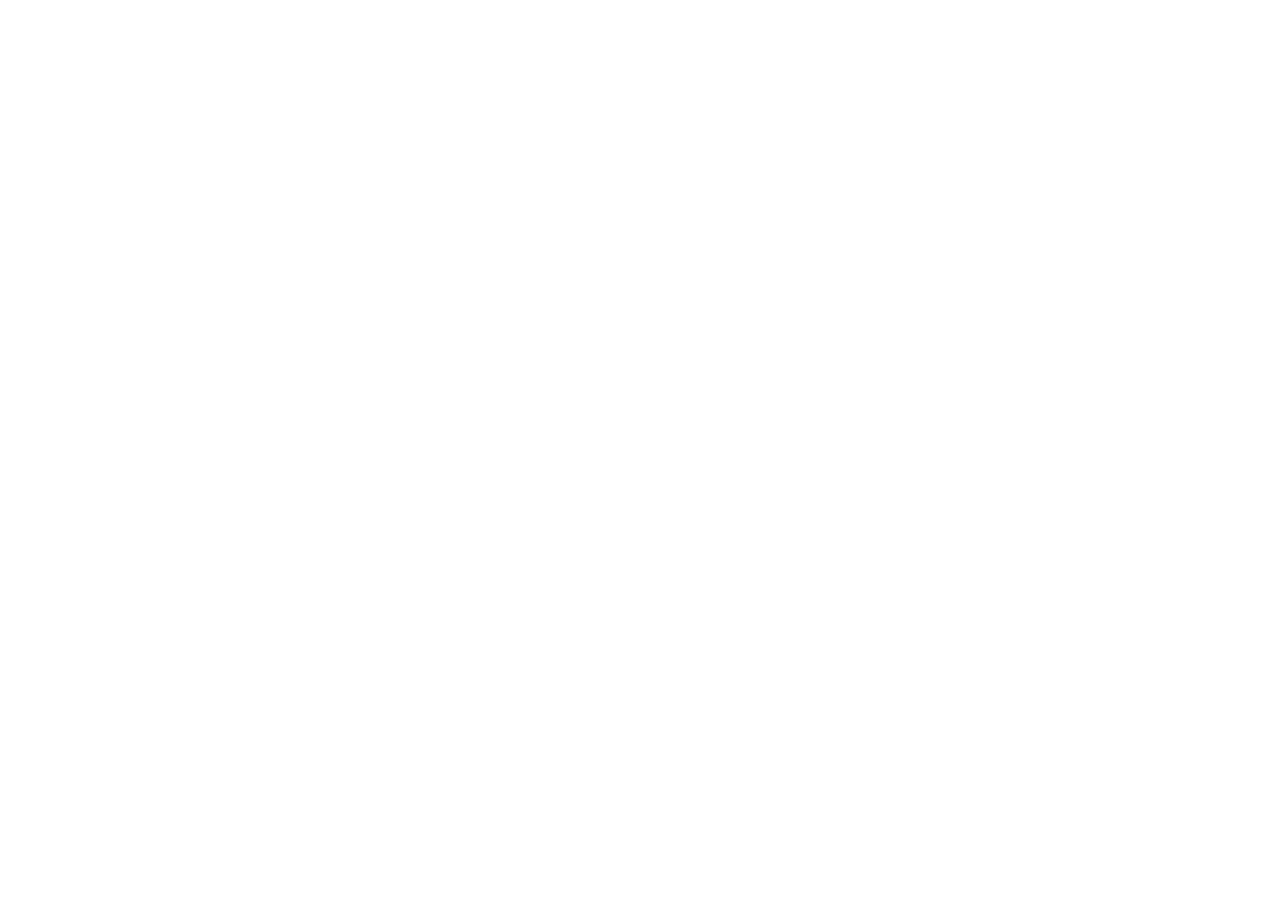
==== index.html @ 2e20b627 "Add files via upload" ====
<!DOCTYPE HTML>
<html>
  <head>
    <style>
      .body{
        display:flex;
        align-items:center;
        vertical-align:middle;
      }
      .amazon{
        height: 25px;
        width: 185px;
        background-color: rgb(10, 102, 194);
        border:none;
        color:white;
        border-radius: 12px;
        font-weight: bold;
        font-size: 12px;
        cursor:pointer;
        display:block;
        margin-bottom:20px;
      }
      <!-- .youtube{
        height: 30px;
        width: 115px;
        background-color: rgb(200, 0, 0);
        border: none;
        color: white;
        cursor: pointer;
        border-radius: 2px;
        margin-right: 5px;
      }-->
    </style>
  </head>
  <body>
    <!--<a href="https://uday1730.github.io/HTML-CSS-and-JAVASCRIPT/YouTube/YouTube.html" target="_blank" >
      <button class="youtube">
        Link to YouTube 
      </button>
    </a> -->
    <a class="amazon" href="https://uday1730.github.io/HTML-CSS-and-JAVASCRIPT/Amazon(Using%20JS)/amazon.html">
        Link to Amazon
    </a>
  </body>

  <script>
    document.querySelector('.amazon').click();
  </script>
</html>
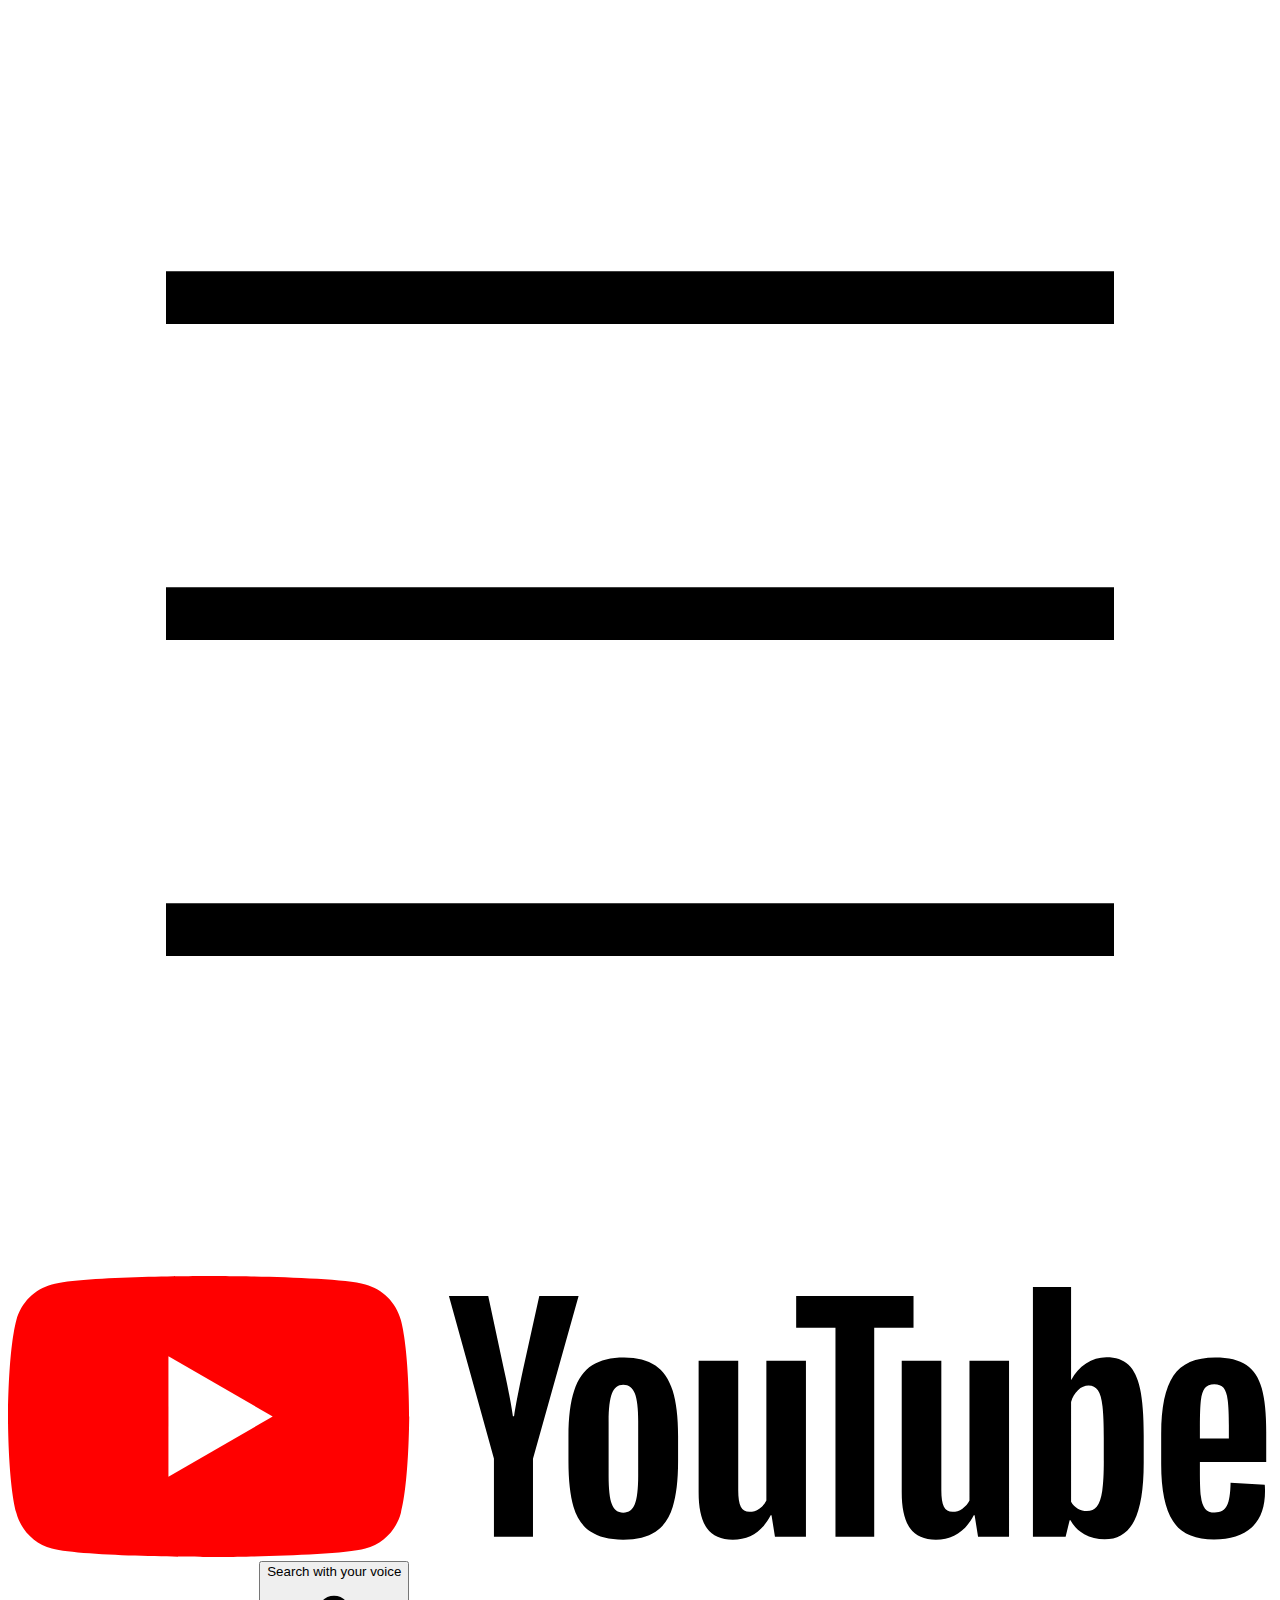
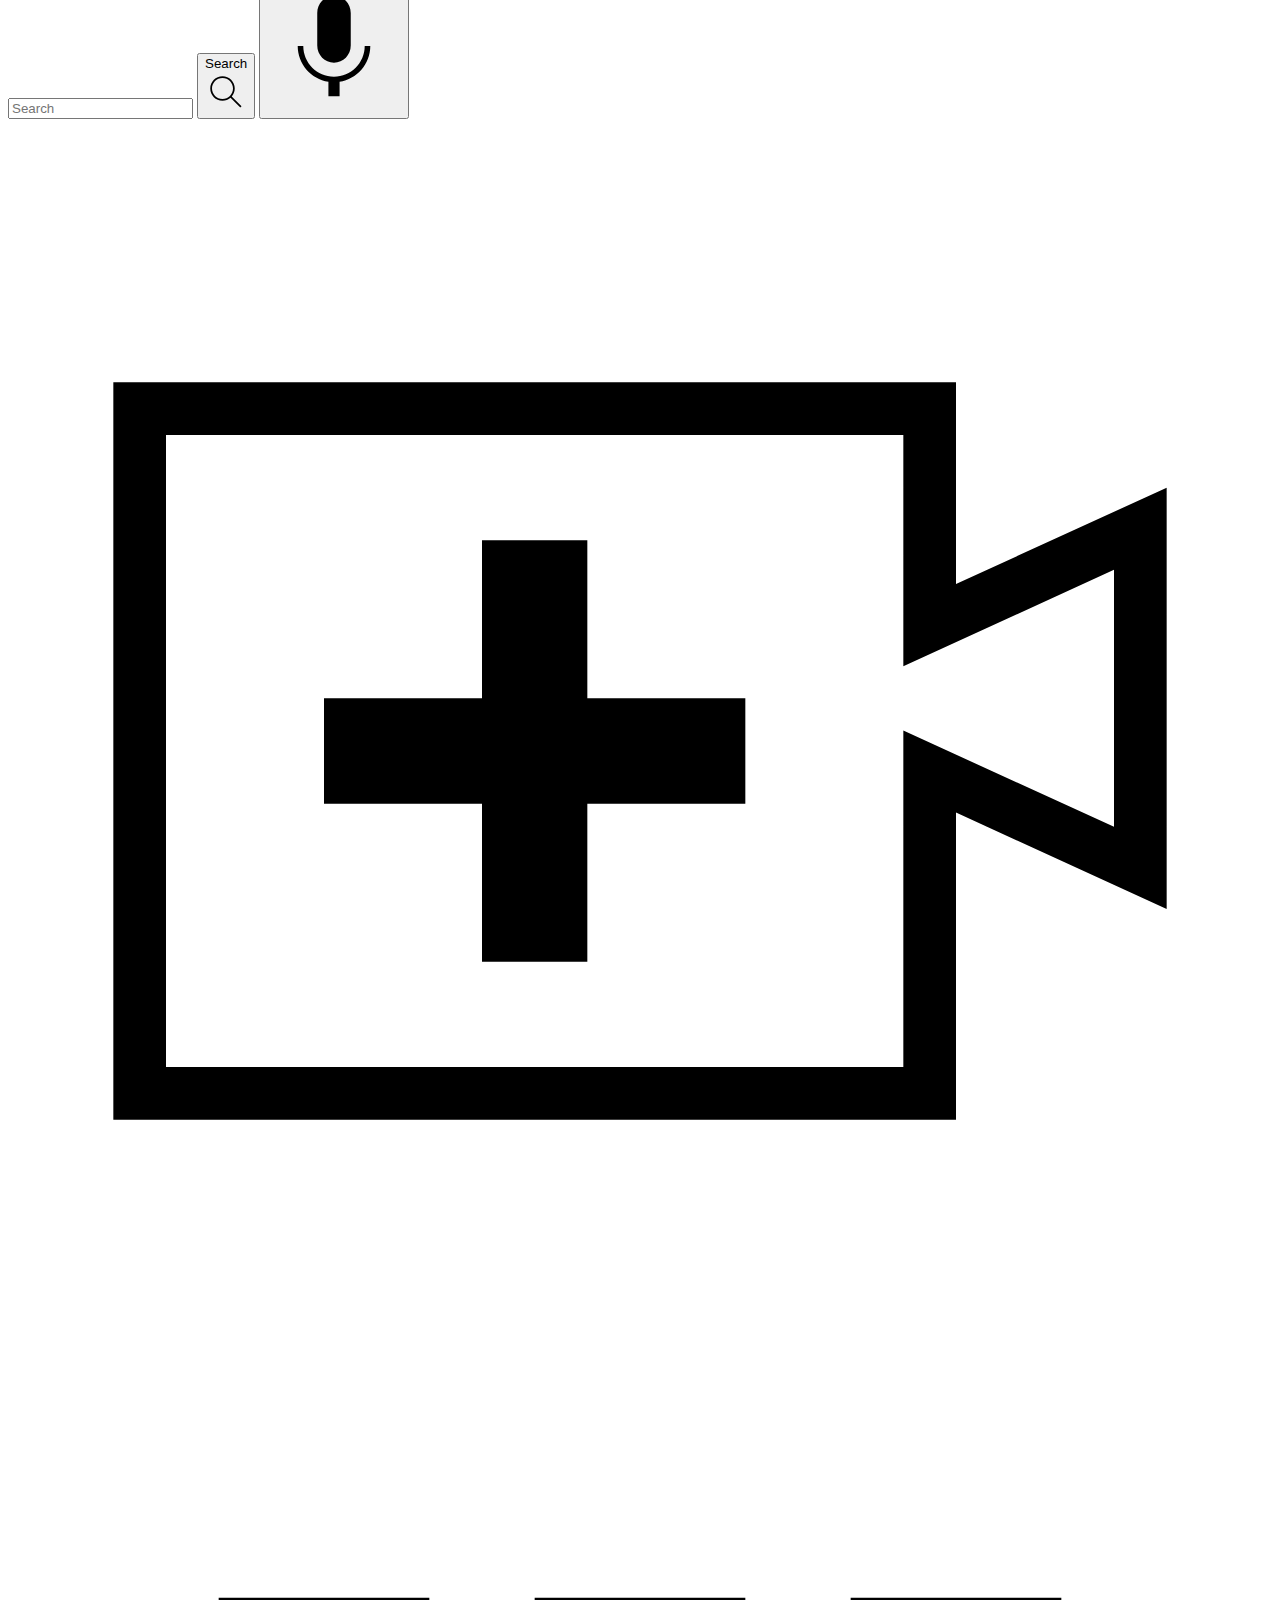
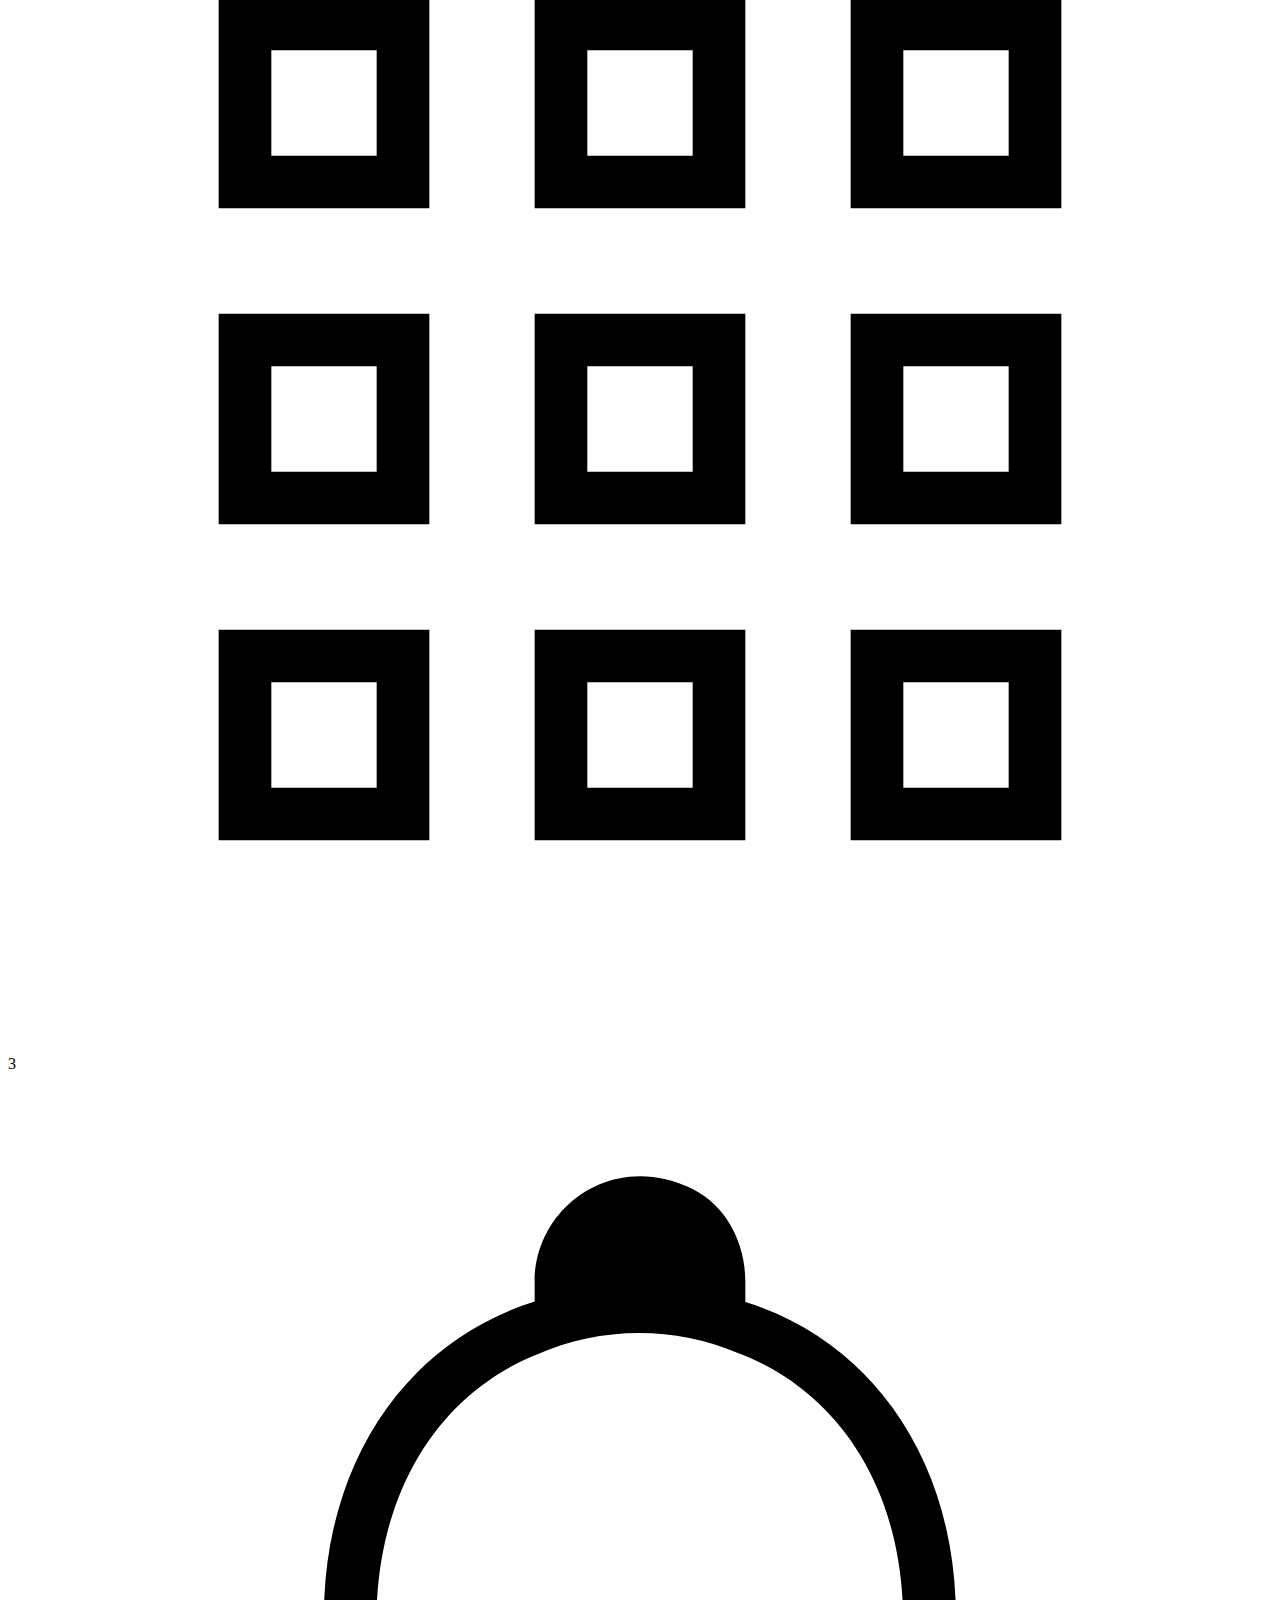
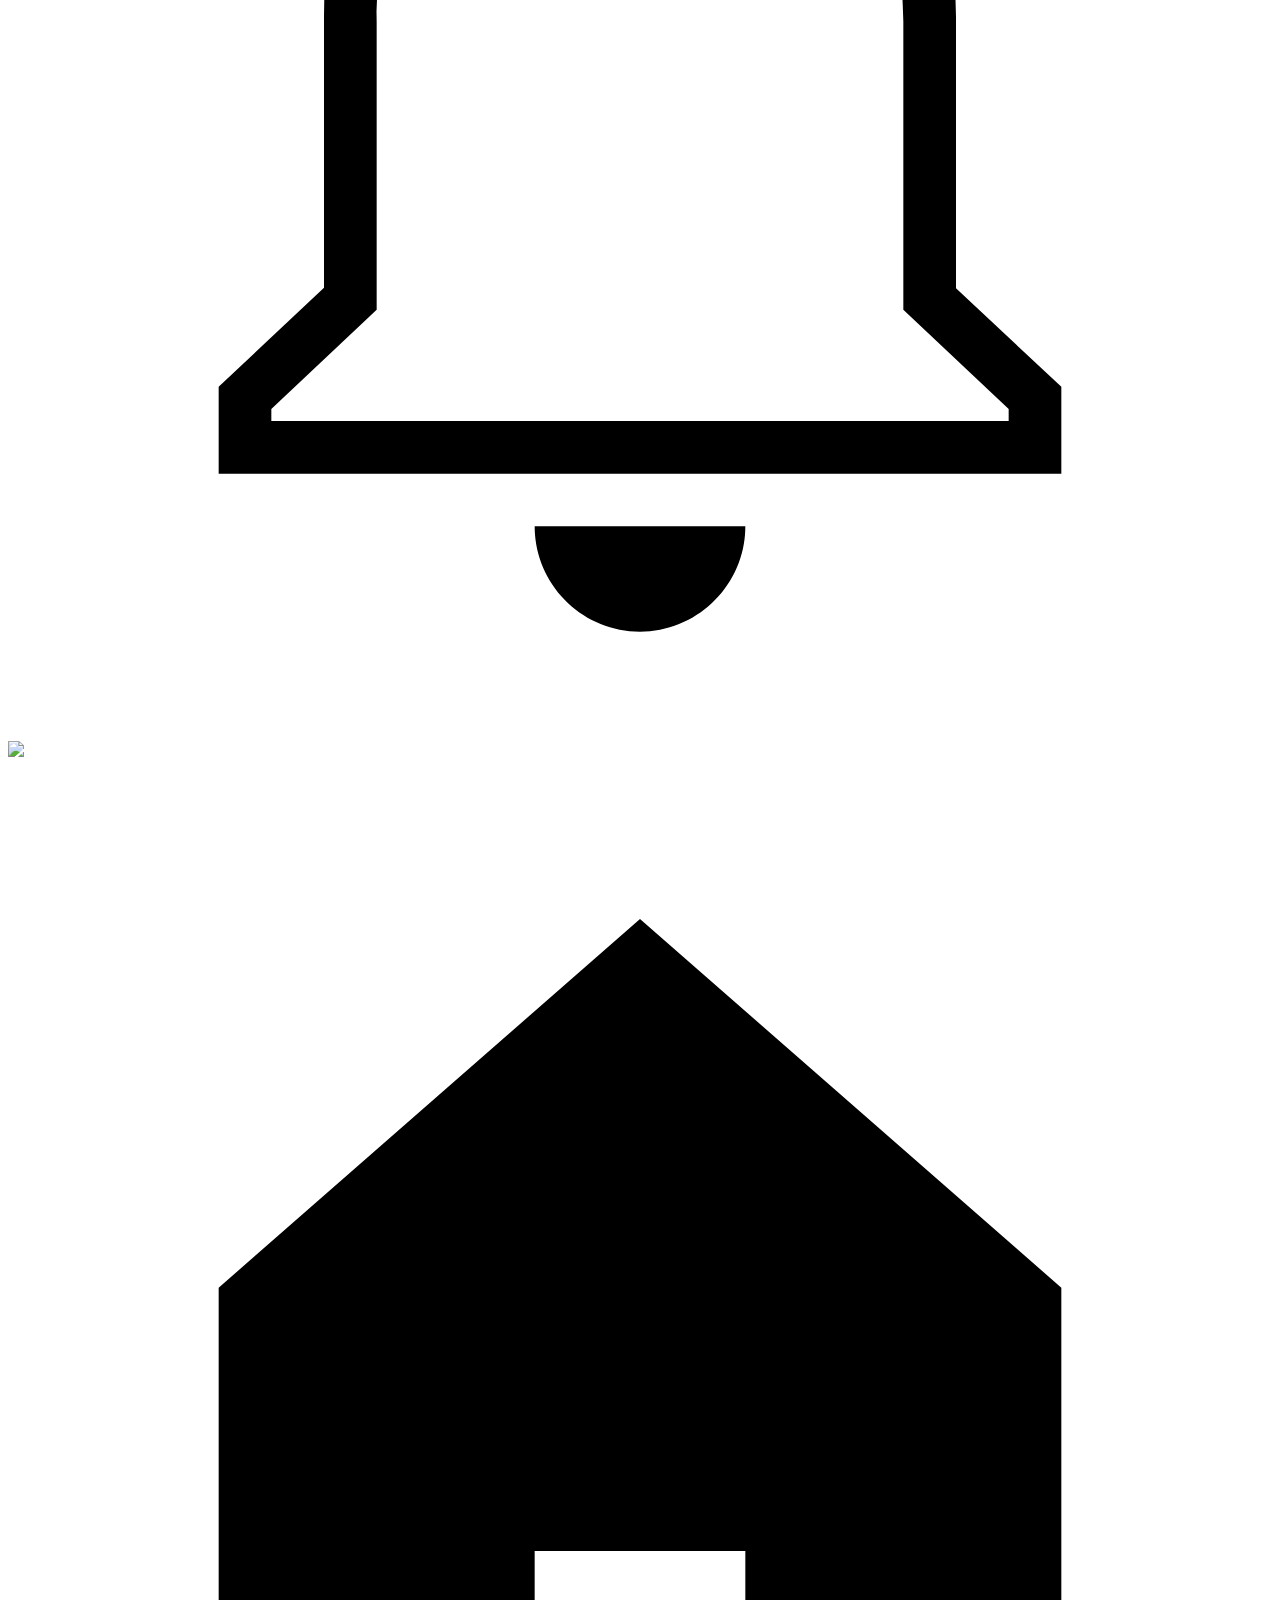
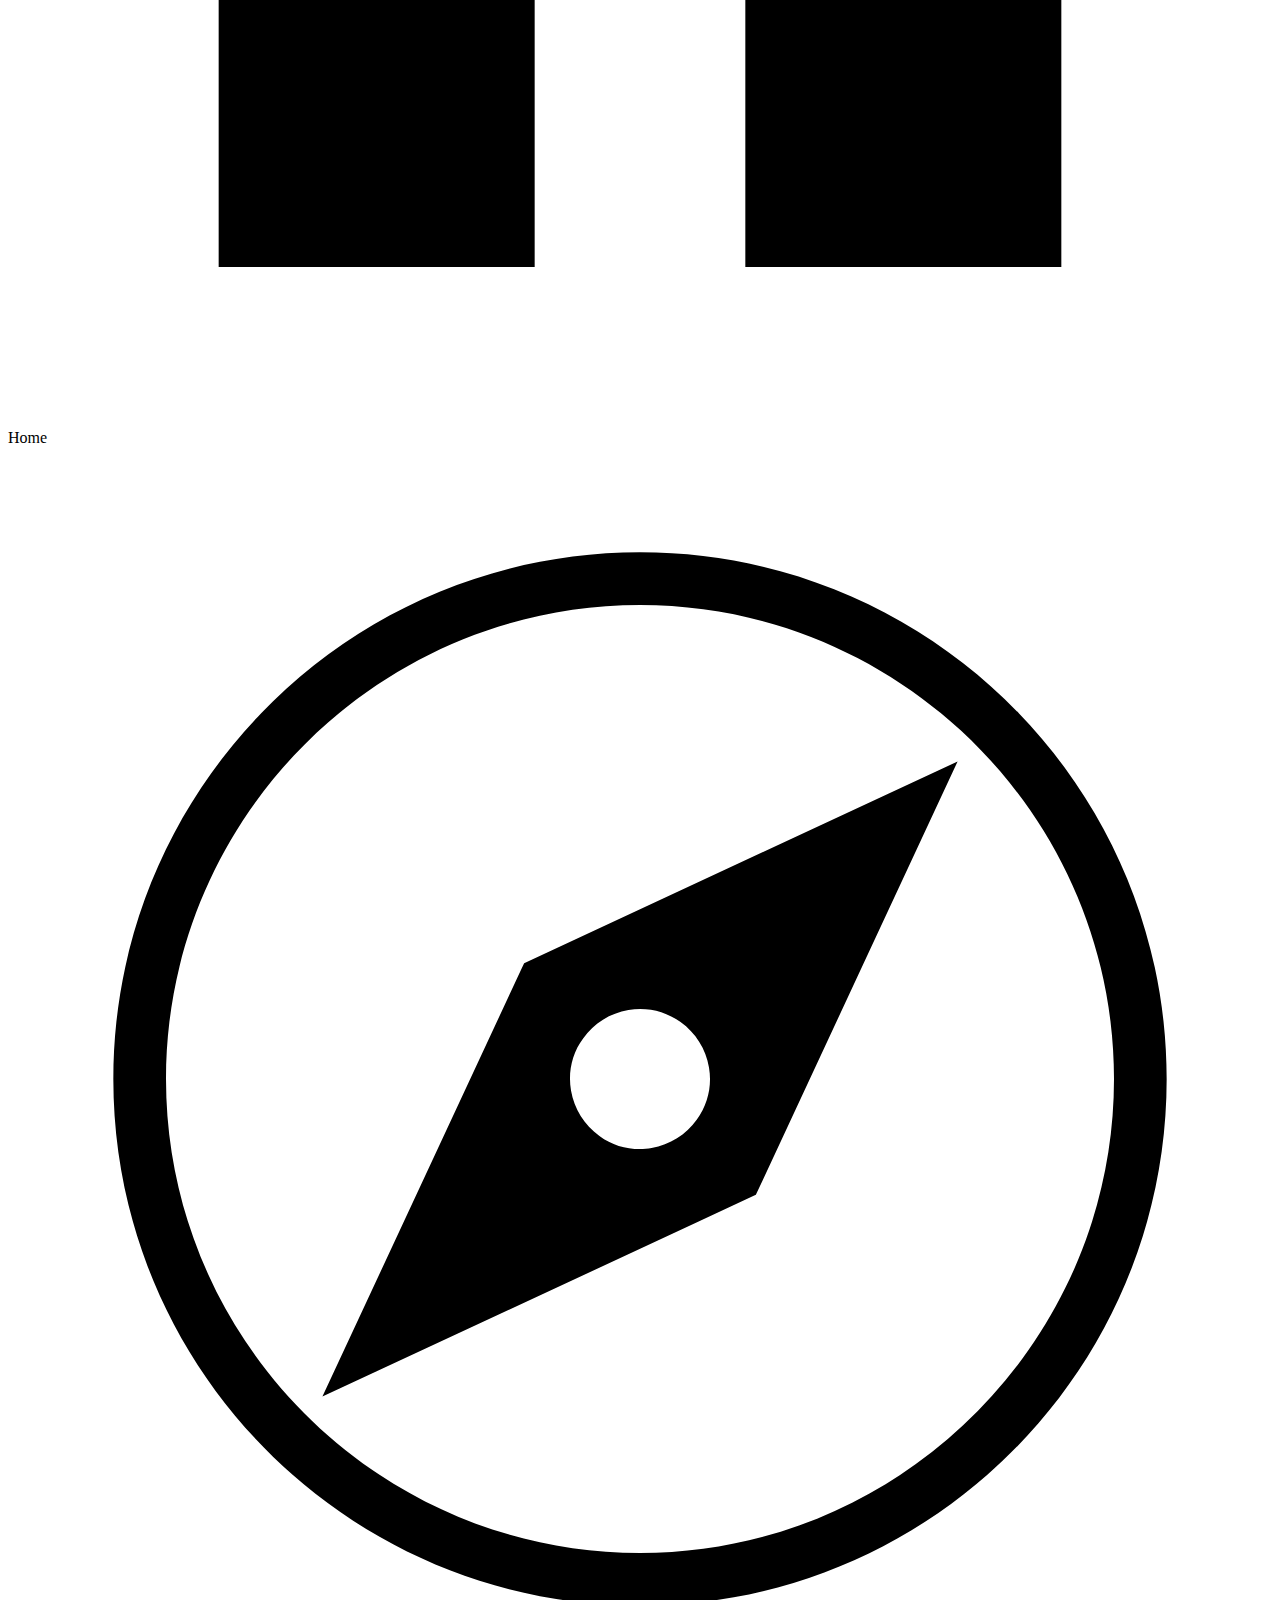
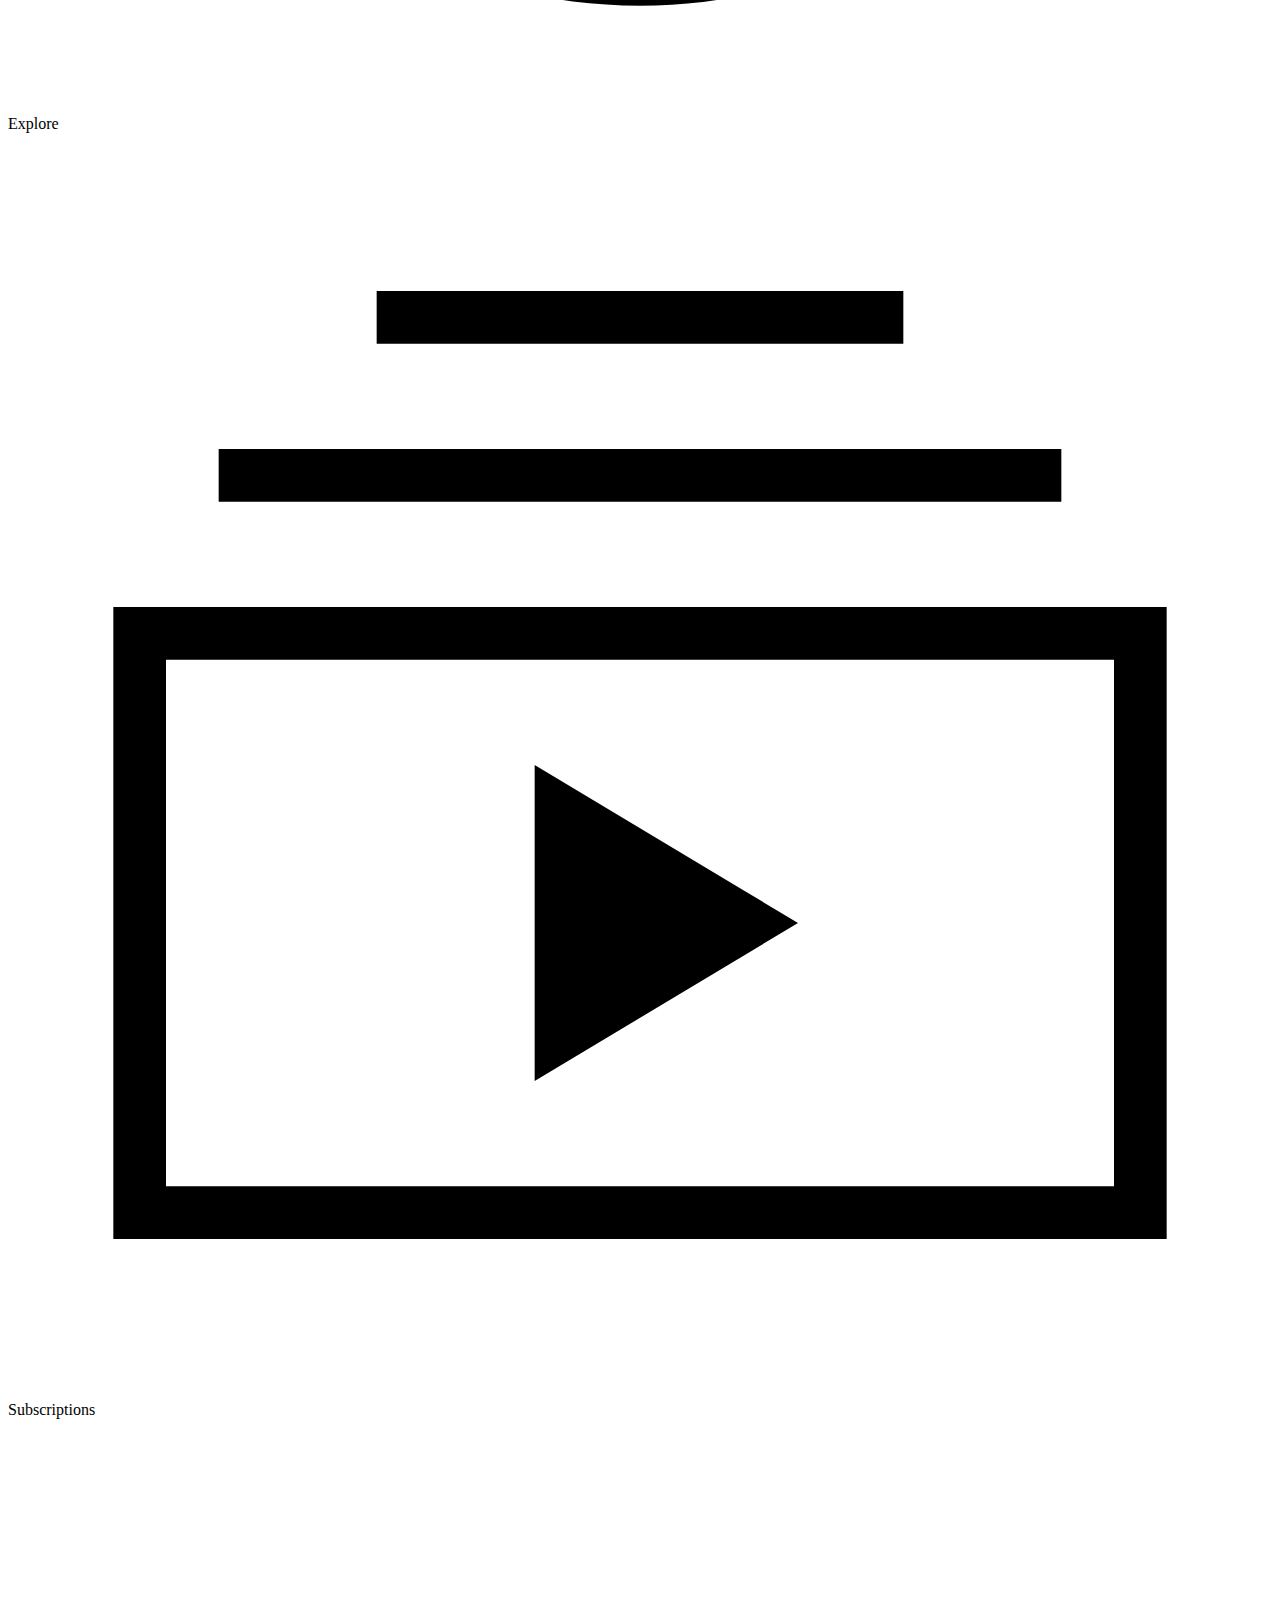
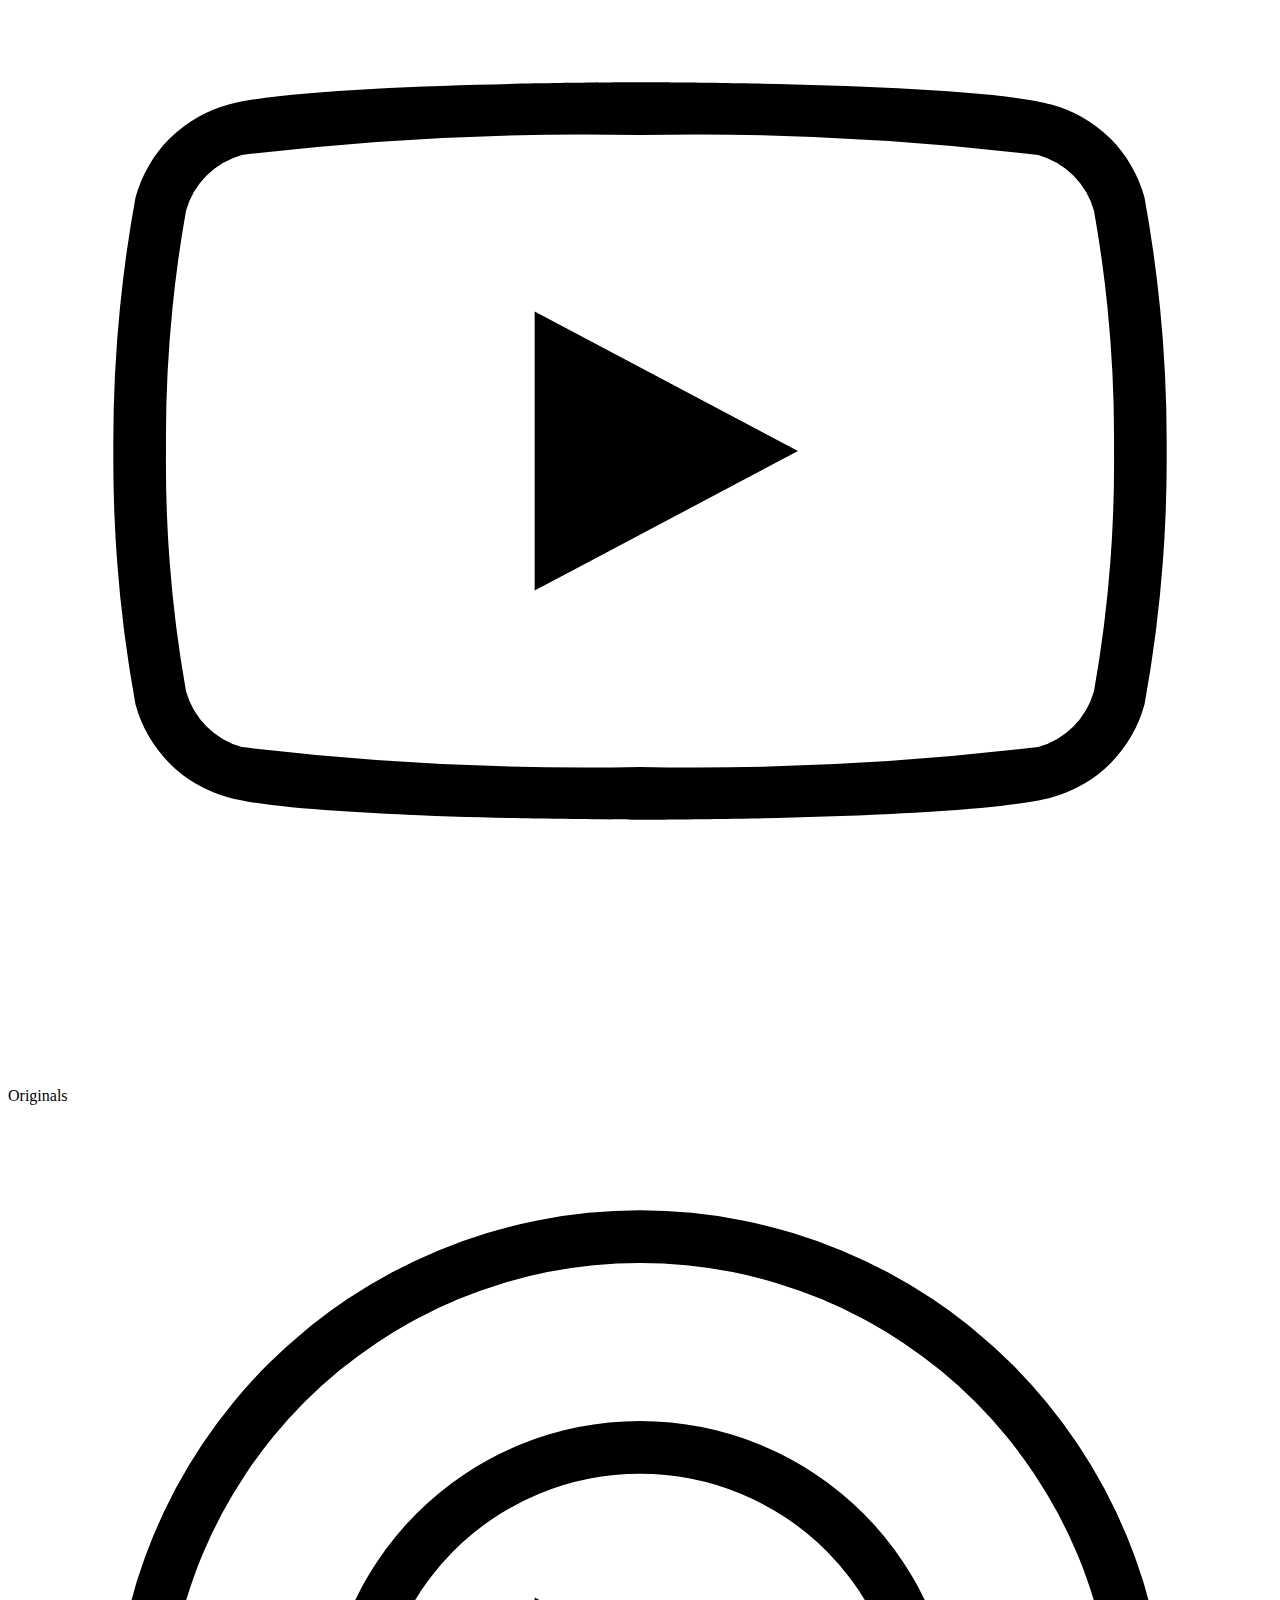
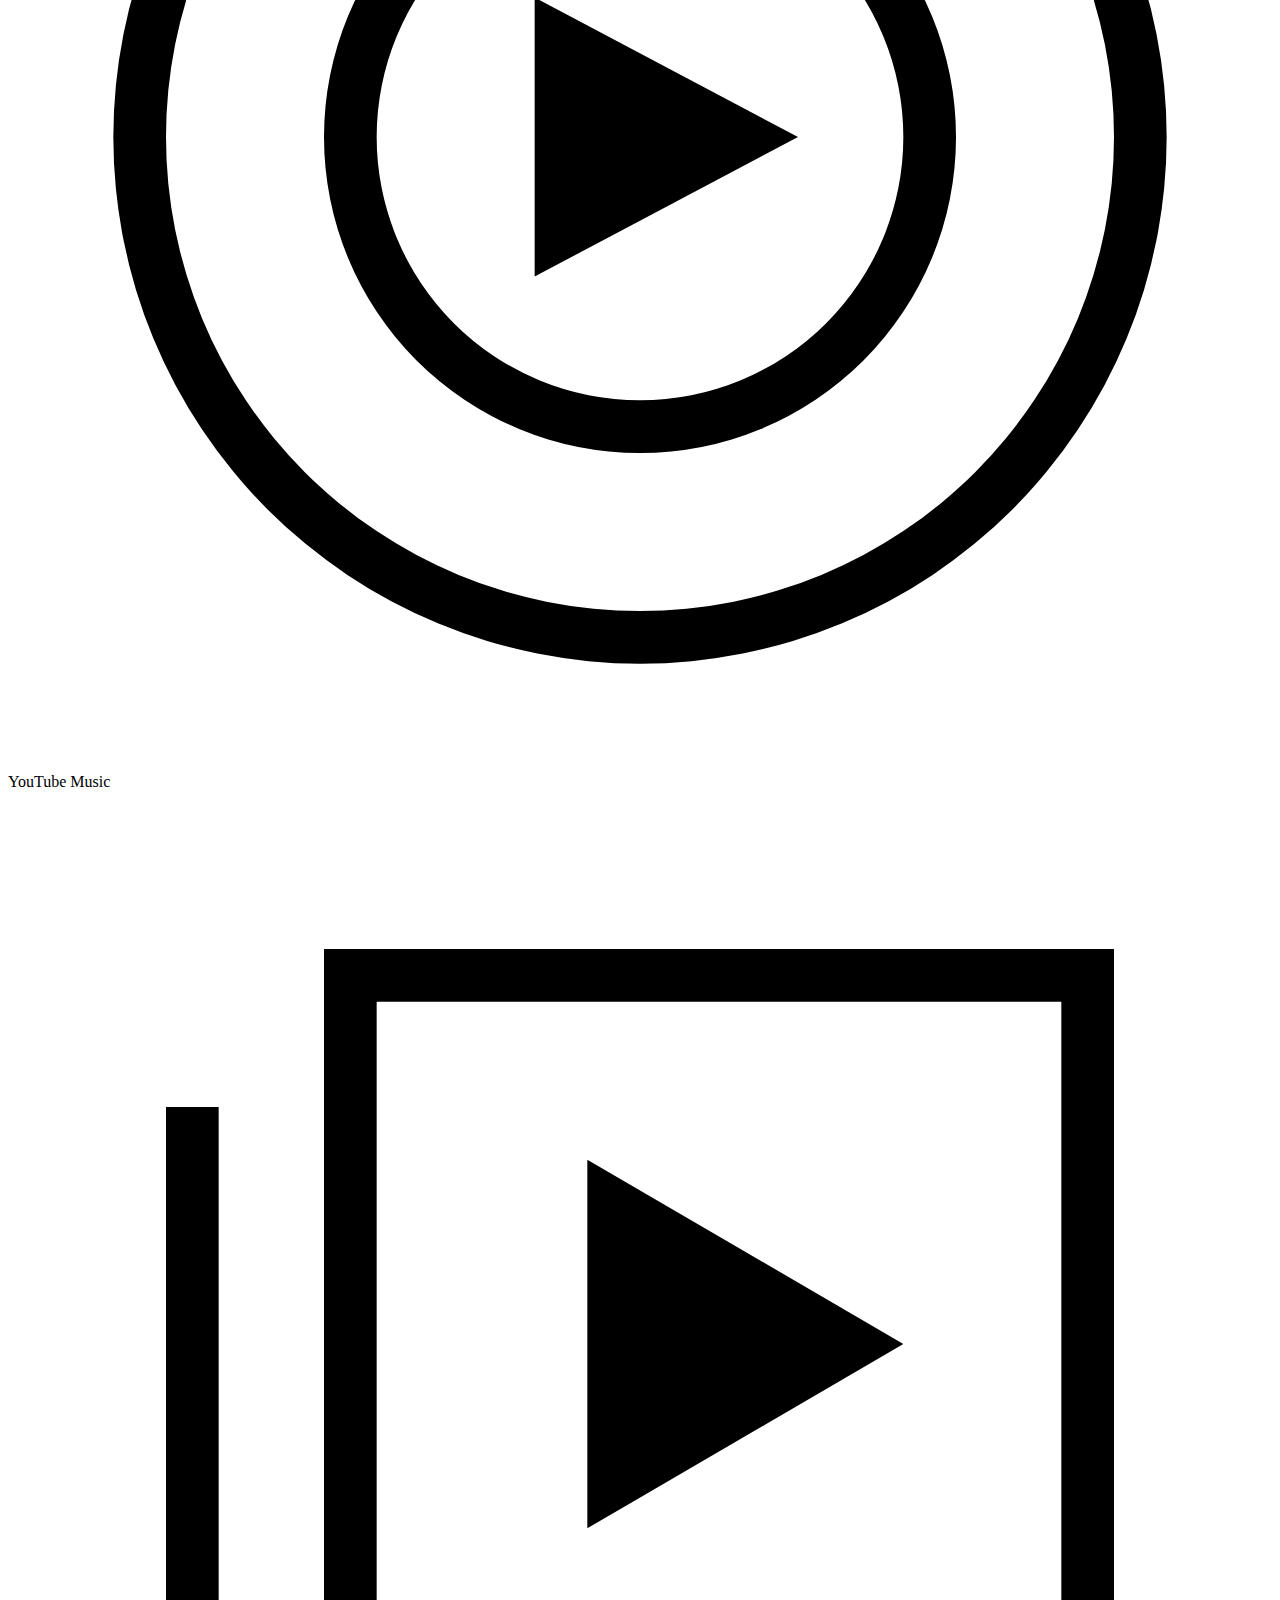
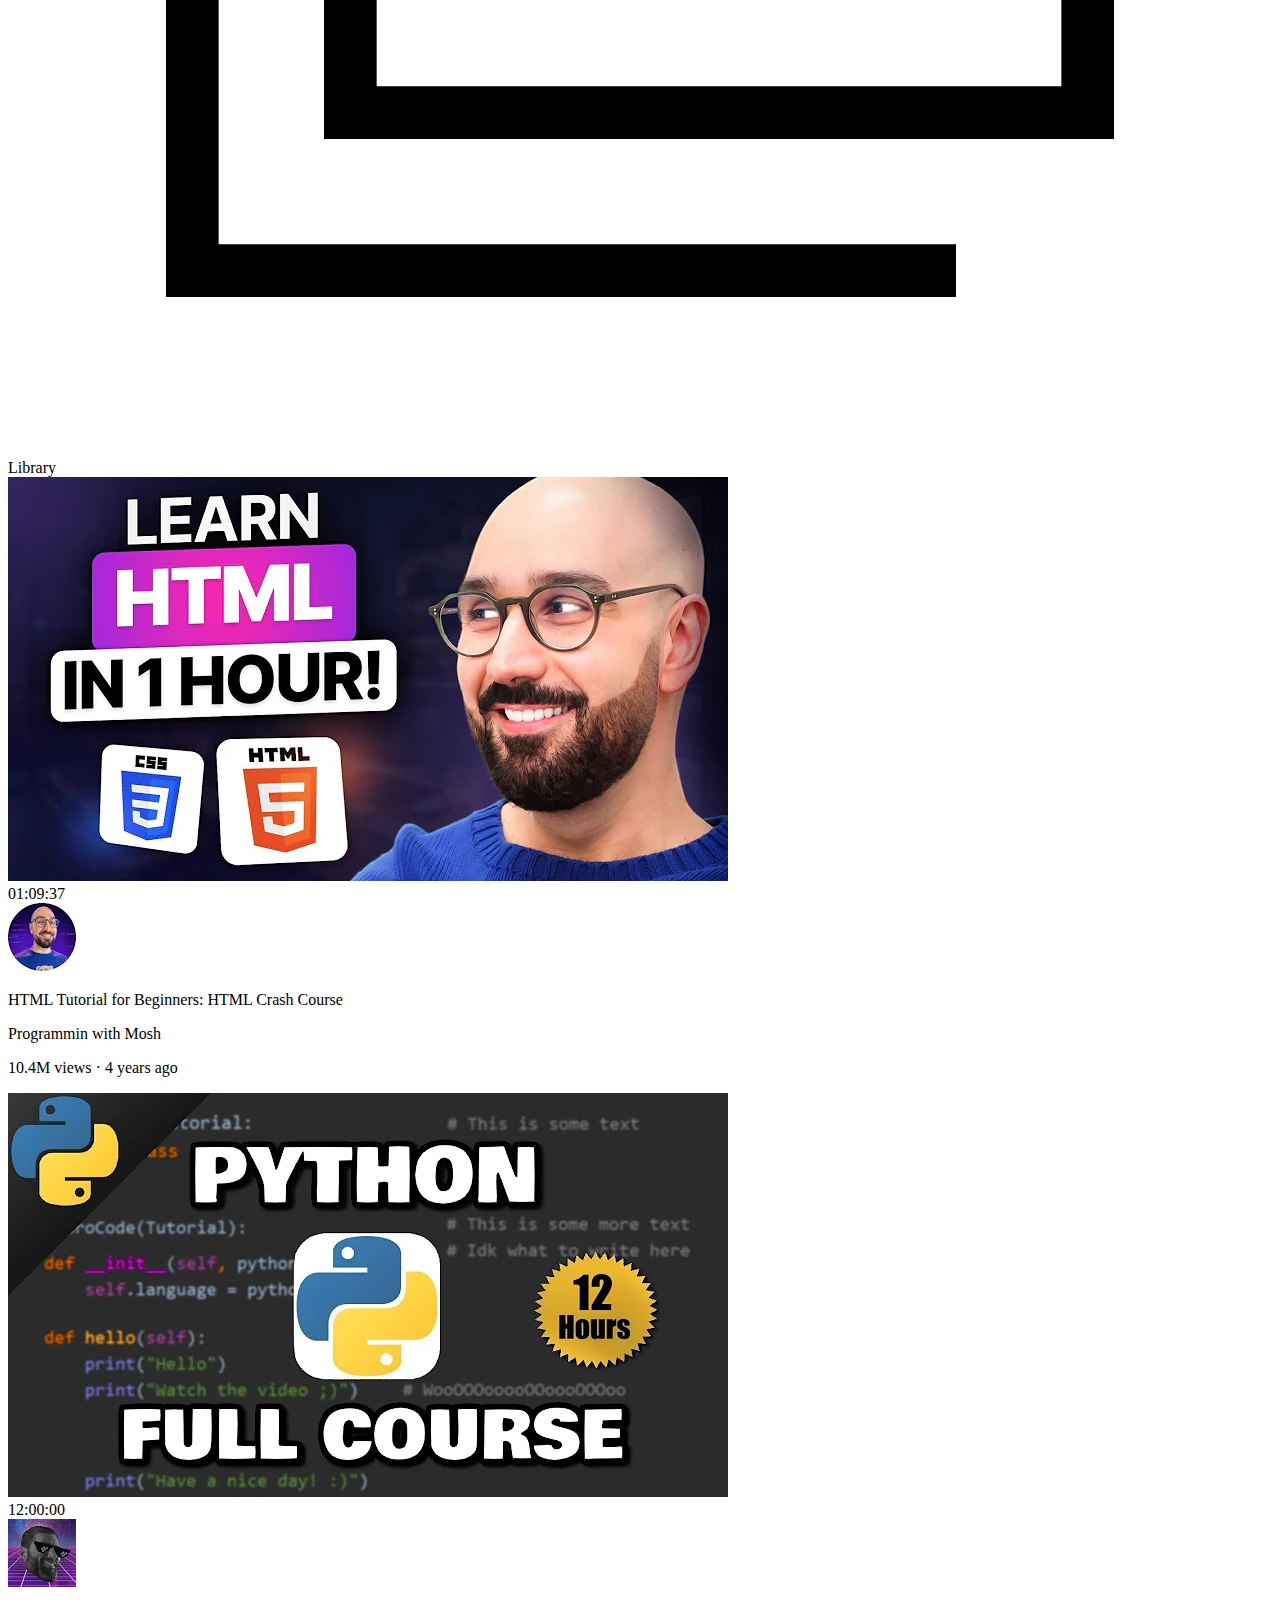
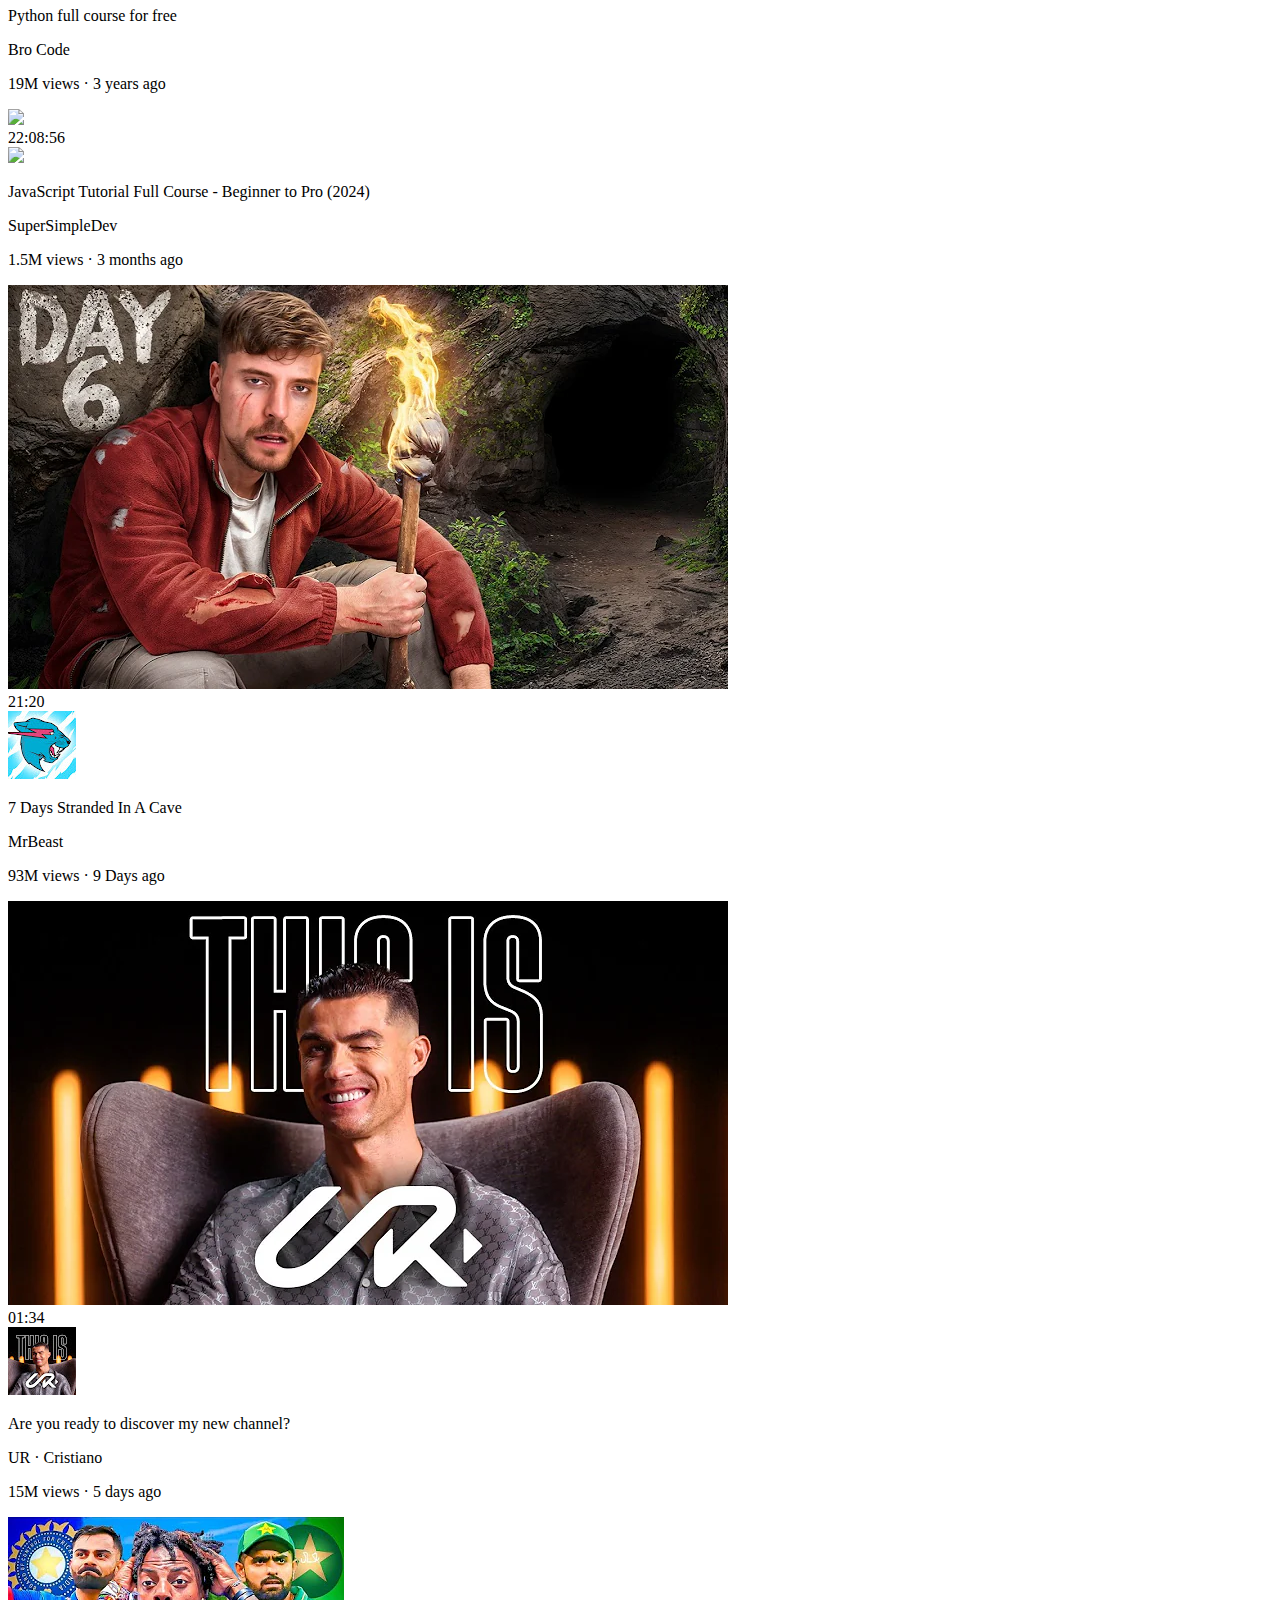
==== commit a1024264: "Create index.html" ====
--- a/index.html
+++ b/index.html
@@ -1,49 +1,322 @@
-<!DOCTYPE HTML>
+<!DOCTYPE html>
 <html>
   <head>
-    <style>
-      .body{
-        display:flex;
-        align-items:center;
-        vertical-align:middle;
-      }
-      .amazon{
-        height: 25px;
-        width: 185px;
-        background-color: rgb(10, 102, 194);
-        border:none;
-        color:white;
-        border-radius: 12px;
-        font-weight: bold;
-        font-size: 12px;
-        cursor:pointer;
-        display:block;
-        margin-bottom:20px;
-      }
-      <!-- .youtube{
-        height: 30px;
-        width: 115px;
-        background-color: rgb(200, 0, 0);
-        border: none;
-        color: white;
-        cursor: pointer;
-        border-radius: 2px;
-        margin-right: 5px;
-      }-->
-    </style>
+  <title>YouTube.com</title>
+    <link rel="preconnect" href="https://fonts.googleapis.com">
+    <link rel="preconnect" href="https://fonts.gstatic.com" crossorigin>
+    <link href="https://fonts.googleapis.com/css2?family=Roboto:ital,wght@0,100;0,300;0,400;0,500;0,700;0,900;1,100;1,300;1,400;1,500;1,700;1,900&display=swap" rel="stylesheet">
+    <link rel="stylesheet" href="header.css">
+    <link rel="stylesheet" href="general.css">
+    <link rel="stylesheet" href="sidebar.css">
   </head>
-  <body>
-    <!--<a href="https://uday1730.github.io/HTML-CSS-and-JAVASCRIPT/YouTube/YouTube.html" target="_blank" >
-      <button class="youtube">
-        Link to YouTube 
-      </button>
-    </a> -->
-    <a class="amazon" href="https://uday1730.github.io/HTML-CSS-and-JAVASCRIPT/Amazon(Using%20JS)/amazon.html">
-        Link to Amazon
-    </a>
+  <body >
+    <div class="header">
+      <div class="left-header" >
+        <img class="hamburger-menu" src="YouTube/Icons/hamburger-menu.svg">
+        <img class="youtube-logo" src="YouTube/Icons/youtube-logo.svg">
+      </div>
+      <div class="middle-header">
+        <input class="searchbox" type="text" placeholder="Search">
+        <button class="search-button">
+          <div class="toolkit">Search</div>
+          <img class="search" src="YouTube/Icons/search.svg">
+        </button>
+        <button class="voice-button">
+          <div class="toolkit">Search with your voice</div>
+          <img class="voice-icon" src="YouTube/Icons/voice-search-icon.svg">
+        </button>
+      </div>
+      <div class="right-header">
+        <img class="create" src="YouTube/Icons/upload.svg">
+        <img class="apps" src="YouTube/Icons/youtube-apps.svg">
+        <div class="notification-block">
+          <div class="notification-num">
+            3
+          </div>
+          <img class="notifications" src="YouTube/Icons/notifications.svg">
+        </div>
+        <img class="my-profile" src="YouTube/profiles/MAIN.png">
+      </div>
+    </div>
+    
+    <div class="sidebar">
+      <div class="sidebar-block">
+        <div class="name"><img class="sidebaricon" src="YouTube/Icons/home.svg"></div>
+        <div class="sidebar-name">Home</div>
+      </div>
+      <div class="sidebar-block">
+        <div class="name"><img class="sidebaricon" src="YouTube/Icons/explore.svg"></div>
+        <div class="sidebar-name">Explore</div>
+      </div>
+      <div class="sidebar-block">
+        <div class="name"><img class="sidebaricon" src="YouTube/Icons/subscriptions.svg"></div>
+        <div class="sidebar-name">Subscriptions</div>
+      </div>
+      <div class="sidebar-block">
+        <div class="name"><img class="sidebaricon" src="YouTube/Icons/originals.svg"></div>
+        <div class="sidebar-name">Originals</div>
+      </div>
+      <div class="sidebar-block">
+        <div class="name"><img class="sidebaricon" src="YouTube/Icons/youtube-music.svg"></div>
+        <div class="sidebar-name">YouTube Music</div>
+      </div><div class="sidebar-block">
+        <div class="name"><img class="sidebaricon" src="YouTube/Icons/library.svg"></div>
+        <div class="sidebar-name">Library</div>
+      </div>
+    </div>
+
+    <div class="video-grid">
+      
+      <div class="video-block" >
+        <a href="https://www.youtube.com/watch?v=qz0aGYrrlhU&t=1114s" target= "_blank"  style="color: black;text-decoration: none;cursor: auto;">
+          <div class="thumbnail-row">
+            <img class="thumbnail"src="YouTube/thumbnails/thumbnail-1.webp">
+            <div class="timestamp">
+              01:09:37
+            </div>
+          </div>
+          <div class="matter-row">
+            <div class="channel-profile">
+              <img class="profile-photo" src="YouTube/profiles/channel-1.jpg">
+            </div>
+            <div class="channel-stats">
+              <p class="video-title">
+                HTML Tutorial for Beginners: HTML Crash Course
+              </p>
+              <p class="video-author">
+                Programmin with Mosh
+              </p>
+              <p class="video-stats">
+                10.4M views · 4 years ago
+              </p>
+            </div>
+          </div>
+        </a>
+      </div>
+  
+      <div class="video-block">
+        <a href="https://www.youtube.com/watch?v=qz0aGYrrlhU&t=1114s" target= "_blank"  style="color: black;text-decoration: none;cursor: auto;">
+          <div class="thumbnail-row">
+            <img class="thumbnail"src="YouTube/thumbnails/thumbnail-2.webp">
+            <div class="timestamp">
+              12:00:00
+            </div>
+          </div>
+          <div class="matter-row">
+            <div class="channel-profile">
+              <img class="profile-photo" src="YouTube/profiles/channel-2.jpg">
+            </div>
+            <div class="channel-stats">
+              <p class="video-title">
+                Python full course for free
+              </p>
+              <p class="video-author">
+                Bro Code
+              </p>
+              <p class="video-stats">
+                19M views 	&middot; 3 years ago
+              </p>
+            </div>
+          </div>
+        </a>
+      </div>
+
+
+
+      <div class="video-block">
+        <a href="https://www.youtube.com/watch?v=EerdGm-ehJQ&t=79412s&pp=ygUKamF2YXNjcmlwdA%3D%3D" target= "_blank"  style="color: black;text-decoration: none;cursor: auto;">
+          <div class="thumbnail-row">
+            <img class="thumbnail"src="YouTube/YouTube/thumbnails/thumbnail-3.webp">
+            <div class="timestamp">
+              22:08:56
+            </div>
+          </div>
+          <div class="matter-row">
+            <div class="channel-profile">
+              <img class="profile-photo" src="YouTube/YouTube/profiles/channel-3.jpg">
+            </div>
+            <div class="channel-stats">
+              <p class="video-title">
+                JavaScript Tutorial Full Course - Beginner to Pro (2024)
+              </p>
+              <p class="video-author">
+                SuperSimpleDev
+              </p>
+              <p class="video-stats">
+                1.5M views · 3 months ago
+              </p>
+            </div>
+          </div>
+        </a>
+      </div>
+
+
+      <div class="video-block">
+        <a href="https://www.youtube.com/watch?v=ndAQfTzlVjc" target= "_blank"  style="color: black;text-decoration: none;cursor: auto;">
+          <div class="thumbnail-row">
+            <img class="thumbnail"src="YouTube/thumbnails/thumbnail-4.webp">
+            <div class="timestamp">
+              21:20
+            </div>
+          </div>
+          <div class="matter-row">
+            <div class="channel-profile">
+              <img class="profile-photo" src="YouTube/profiles/channel-4.jpg">
+            </div>
+            <div class="channel-stats">
+              <p class="video-title">
+                7 Days Stranded In A Cave
+              </p>
+              <p class="video-author">
+                MrBeast
+              </p>
+              <p class="video-stats">
+                93M views 	&middot; 9 Days ago
+              </p>
+            </div>
+          </div>
+        </a>
+      </div>
+
+
+      <div class="video-block">
+        <a href="https://www.youtube.com/watch?v=35S7zTBFRhQ" target= "_blank"  style="color: black;text-decoration: none;cursor: auto;">
+          <div class="thumbnail-row">
+            <img class="thumbnail"src="YouTube/thumbnails/thumbnail-5.webp">
+            <div class="timestamp">
+              01:34
+            </div>
+          </div>
+          <div class="matter-row">
+            <div class="channel-profile">
+              <img class="profile-photo" src="YouTube/profiles/channel-5.jpg">
+  
+            </div>
+            <div class="channel-stats">
+              <p class="video-title">
+                Are you ready to discover my new channel?
+              </p>
+              <p class="video-author">
+                UR · Cristiano
+              </p>
+              <p class="video-stats">
+                15M views · 5 days ago
+              </p>
+            </div>
+          </div>
+        </a>
+      </div>
+
+
+      <div class="video-block">
+        <a href="https://www.youtube.com/watch?v=cWrjp78QebE" target= "_blank"  style="color: black;text-decoration: none;cursor: auto;">
+          <div class="thumbnail-row">
+            <img class="thumbnail"src="YouTube/thumbnails/thumbnail-6.webp">
+            <div class="timestamp">
+              05:36
+            </div>
+          </div>
+          <div class="matter-row">
+            <div class="channel-profile">
+              <img class="profile-photo" src="YouTube/profiles/channel-6.jpg">
+            </div>
+            <div class="channel-stats">
+              <p class="video-title">
+                SPEED India VS Pakistan Cricket Match!
+              </p>
+              <p class="video-author">
+                IShowSpeed
+              </p>
+              <p class="video-stats">
+                2.1M views 	&middot; 2 months ago
+              </p>
+            </div>
+          </div>
+        </a>
+      </div> 
+
+      <div class="video-block">
+        <a href="https://www.youtube.com/watch?v=n94DZVM-S30" target= "_blank"  style="color: black;text-decoration: none;cursor: auto;">
+          <div class="thumbnail-row">
+            <img class="thumbnail"src="YouTube/thumbnails/thumbnail-7.webp">
+            <div class="timestamp">
+              00:35
+            </div>
+          </div>
+          <div class="matter-row">
+            <div class="channel-profile">
+              <img class="profile-photo" src="YouTube/profiles/channel-7.jpg">
+            </div>
+            <div class="channel-stats">
+              <p class="video-title">
+                Mood of Andhra - Hello AP Bye Bye YCP #VibeWithHelloAP_ByeByeYCP
+              </p>
+              <p class="video-author">
+                JanaSena Party
+              </p>
+              <p class="video-stats">
+                2.1M views 	&middot; 2 months ago
+              </p>
+            </div>
+          </div>
+        </a>
+      </div> 
+
+      <div class="video-block">
+        <a href="https://www.youtube.com/watch?v=TuyigkQvVOQ&pp=ygUNbmFyZW5kcmEgbW9kaQ%3D%3D" target= "_blank"  style="color: black;text-decoration: none;cursor: auto;">
+          <div class="thumbnail-row">
+            <img class="thumbnail"src="YouTube/thumbnails/thumbnail-8.webp">
+            <div class="timestamp">
+              02:24:23
+            </div>
+          </div>
+          <div class="matter-row">
+            <div class="channel-profile">
+              <img class="profile-photo" src="YouTube/profiles/channel-8.jpg">
+            </div>
+            <div class="channel-stats">
+              <p class="video-title">
+                78th Independence Day Live | PM Modi Live from the Red Fort | 15 August 2024
+              </p>
+              <p class="video-author">
+                Narendra Modi
+              </p>
+              <p class="video-stats">
+                2.4M views 	&middot; 12 days ago
+              </p>
+            </div>
+          </div>
+        </a>
+      </div> 
+
+      <div class="video-block">
+        <a href="https://www.youtube.com/watch?v=7Y5q41D8_hs&t=39s&pp=ygURb2cgZ2xpbXBzZSB0ZWx1Z3U%3D" target= "_blank"  style="color: black;text-decoration: none;cursor: auto;">
+          <div class="thumbnail-row">
+            <img class="thumbnail"src="YouTube/thumbnails/thumbnail-9.webp">
+            <div class="timestamp">
+              01:14
+            </div>
+          </div>
+          <div class="matter-row">
+            <div class="channel-profile">
+              <img class="profile-photo" src="YouTube/profiles/channel-9.jpg">
+            </div>
+            <div class="channel-stats">
+              <p class="video-title">
+                Hungry Cheetah  - OG Glimpse | Pawan Kalyan | Sujeeth | Thaman S | DVV Danayya
+              </p>
+              <p class="video-author">
+                DVV Entertainment
+              </p>
+              <p class="video-stats">
+                30M views 	&middot; 11 months ago
+              </p>
+            </div>
+          </div>
+        </a>
+      </div> 
+
+    </div>
+
   </body>
-
-  <script>
-    document.querySelector('.amazon').click();
-  </script>
 </html>
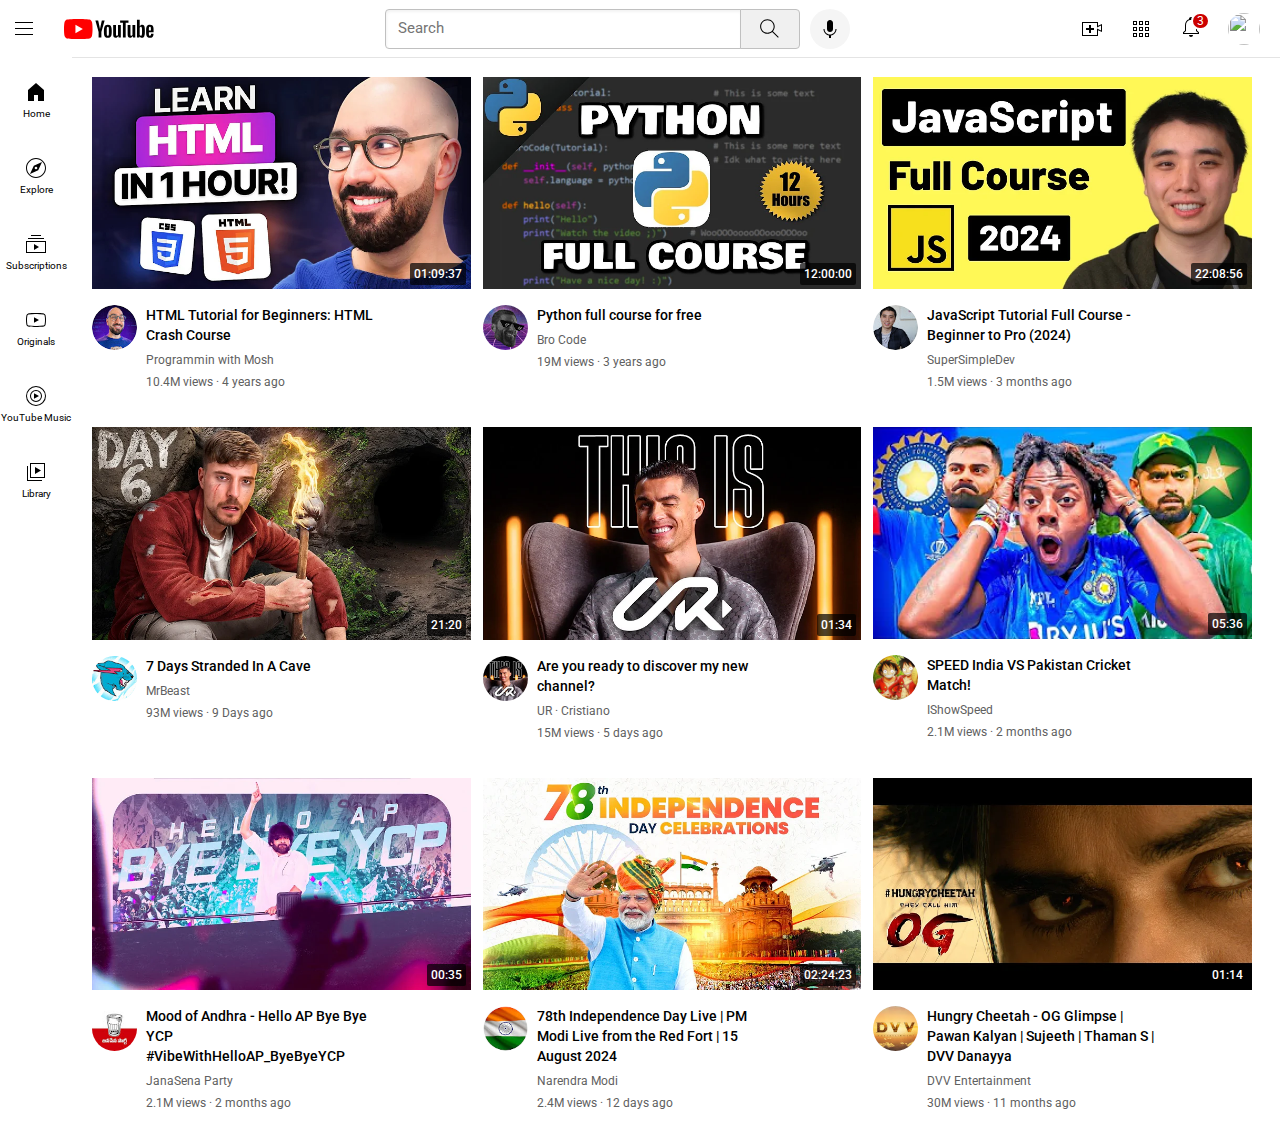
==== commit 4a2190a8: "Update and rename YouTube.html to index.html" ====
--- a/index.html
+++ b/index.html
@@ -1,322 +1,322 @@
-<!DOCTYPE html>
-<html>
-  <head>
-  <title>YouTube.com</title>
-    <link rel="preconnect" href="https://fonts.googleapis.com">
-    <link rel="preconnect" href="https://fonts.gstatic.com" crossorigin>
-    <link href="https://fonts.googleapis.com/css2?family=Roboto:ital,wght@0,100;0,300;0,400;0,500;0,700;0,900;1,100;1,300;1,400;1,500;1,700;1,900&display=swap" rel="stylesheet">
-    <link rel="stylesheet" href="header.css">
-    <link rel="stylesheet" href="general.css">
-    <link rel="stylesheet" href="sidebar.css">
-  </head>
-  <body >
-    <div class="header">
-      <div class="left-header" >
-        <img class="hamburger-menu" src="YouTube/Icons/hamburger-menu.svg">
-        <img class="youtube-logo" src="YouTube/Icons/youtube-logo.svg">
-      </div>
-      <div class="middle-header">
-        <input class="searchbox" type="text" placeholder="Search">
-        <button class="search-button">
-          <div class="toolkit">Search</div>
-          <img class="search" src="YouTube/Icons/search.svg">
-        </button>
-        <button class="voice-button">
-          <div class="toolkit">Search with your voice</div>
-          <img class="voice-icon" src="YouTube/Icons/voice-search-icon.svg">
-        </button>
-      </div>
-      <div class="right-header">
-        <img class="create" src="YouTube/Icons/upload.svg">
-        <img class="apps" src="YouTube/Icons/youtube-apps.svg">
-        <div class="notification-block">
-          <div class="notification-num">
-            3
-          </div>
-          <img class="notifications" src="YouTube/Icons/notifications.svg">
-        </div>
-        <img class="my-profile" src="YouTube/profiles/MAIN.png">
-      </div>
-    </div>
-    
-    <div class="sidebar">
-      <div class="sidebar-block">
-        <div class="name"><img class="sidebaricon" src="YouTube/Icons/home.svg"></div>
-        <div class="sidebar-name">Home</div>
-      </div>
-      <div class="sidebar-block">
-        <div class="name"><img class="sidebaricon" src="YouTube/Icons/explore.svg"></div>
-        <div class="sidebar-name">Explore</div>
-      </div>
-      <div class="sidebar-block">
-        <div class="name"><img class="sidebaricon" src="YouTube/Icons/subscriptions.svg"></div>
-        <div class="sidebar-name">Subscriptions</div>
-      </div>
-      <div class="sidebar-block">
-        <div class="name"><img class="sidebaricon" src="YouTube/Icons/originals.svg"></div>
-        <div class="sidebar-name">Originals</div>
-      </div>
-      <div class="sidebar-block">
-        <div class="name"><img class="sidebaricon" src="YouTube/Icons/youtube-music.svg"></div>
-        <div class="sidebar-name">YouTube Music</div>
-      </div><div class="sidebar-block">
-        <div class="name"><img class="sidebaricon" src="YouTube/Icons/library.svg"></div>
-        <div class="sidebar-name">Library</div>
-      </div>
-    </div>
-
-    <div class="video-grid">
-      
-      <div class="video-block" >
-        <a href="https://www.youtube.com/watch?v=qz0aGYrrlhU&t=1114s" target= "_blank"  style="color: black;text-decoration: none;cursor: auto;">
-          <div class="thumbnail-row">
-            <img class="thumbnail"src="YouTube/thumbnails/thumbnail-1.webp">
-            <div class="timestamp">
-              01:09:37
-            </div>
-          </div>
-          <div class="matter-row">
-            <div class="channel-profile">
-              <img class="profile-photo" src="YouTube/profiles/channel-1.jpg">
-            </div>
-            <div class="channel-stats">
-              <p class="video-title">
-                HTML Tutorial for Beginners: HTML Crash Course
-              </p>
-              <p class="video-author">
-                Programmin with Mosh
-              </p>
-              <p class="video-stats">
-                10.4M views · 4 years ago
-              </p>
-            </div>
-          </div>
-        </a>
-      </div>
-  
-      <div class="video-block">
-        <a href="https://www.youtube.com/watch?v=qz0aGYrrlhU&t=1114s" target= "_blank"  style="color: black;text-decoration: none;cursor: auto;">
-          <div class="thumbnail-row">
-            <img class="thumbnail"src="YouTube/thumbnails/thumbnail-2.webp">
-            <div class="timestamp">
-              12:00:00
-            </div>
-          </div>
-          <div class="matter-row">
-            <div class="channel-profile">
-              <img class="profile-photo" src="YouTube/profiles/channel-2.jpg">
-            </div>
-            <div class="channel-stats">
-              <p class="video-title">
-                Python full course for free
-              </p>
-              <p class="video-author">
-                Bro Code
-              </p>
-              <p class="video-stats">
-                19M views 	&middot; 3 years ago
-              </p>
-            </div>
-          </div>
-        </a>
-      </div>
-
-
-
-      <div class="video-block">
-        <a href="https://www.youtube.com/watch?v=EerdGm-ehJQ&t=79412s&pp=ygUKamF2YXNjcmlwdA%3D%3D" target= "_blank"  style="color: black;text-decoration: none;cursor: auto;">
-          <div class="thumbnail-row">
-            <img class="thumbnail"src="YouTube/YouTube/thumbnails/thumbnail-3.webp">
-            <div class="timestamp">
-              22:08:56
-            </div>
-          </div>
-          <div class="matter-row">
-            <div class="channel-profile">
-              <img class="profile-photo" src="YouTube/YouTube/profiles/channel-3.jpg">
-            </div>
-            <div class="channel-stats">
-              <p class="video-title">
-                JavaScript Tutorial Full Course - Beginner to Pro (2024)
-              </p>
-              <p class="video-author">
-                SuperSimpleDev
-              </p>
-              <p class="video-stats">
-                1.5M views · 3 months ago
-              </p>
-            </div>
-          </div>
-        </a>
-      </div>
-
-
-      <div class="video-block">
-        <a href="https://www.youtube.com/watch?v=ndAQfTzlVjc" target= "_blank"  style="color: black;text-decoration: none;cursor: auto;">
-          <div class="thumbnail-row">
-            <img class="thumbnail"src="YouTube/thumbnails/thumbnail-4.webp">
-            <div class="timestamp">
-              21:20
-            </div>
-          </div>
-          <div class="matter-row">
-            <div class="channel-profile">
-              <img class="profile-photo" src="YouTube/profiles/channel-4.jpg">
-            </div>
-            <div class="channel-stats">
-              <p class="video-title">
-                7 Days Stranded In A Cave
-              </p>
-              <p class="video-author">
-                MrBeast
-              </p>
-              <p class="video-stats">
-                93M views 	&middot; 9 Days ago
-              </p>
-            </div>
-          </div>
-        </a>
-      </div>
-
-
-      <div class="video-block">
-        <a href="https://www.youtube.com/watch?v=35S7zTBFRhQ" target= "_blank"  style="color: black;text-decoration: none;cursor: auto;">
-          <div class="thumbnail-row">
-            <img class="thumbnail"src="YouTube/thumbnails/thumbnail-5.webp">
-            <div class="timestamp">
-              01:34
-            </div>
-          </div>
-          <div class="matter-row">
-            <div class="channel-profile">
-              <img class="profile-photo" src="YouTube/profiles/channel-5.jpg">
-  
-            </div>
-            <div class="channel-stats">
-              <p class="video-title">
-                Are you ready to discover my new channel?
-              </p>
-              <p class="video-author">
-                UR · Cristiano
-              </p>
-              <p class="video-stats">
-                15M views · 5 days ago
-              </p>
-            </div>
-          </div>
-        </a>
-      </div>
-
-
-      <div class="video-block">
-        <a href="https://www.youtube.com/watch?v=cWrjp78QebE" target= "_blank"  style="color: black;text-decoration: none;cursor: auto;">
-          <div class="thumbnail-row">
-            <img class="thumbnail"src="YouTube/thumbnails/thumbnail-6.webp">
-            <div class="timestamp">
-              05:36
-            </div>
-          </div>
-          <div class="matter-row">
-            <div class="channel-profile">
-              <img class="profile-photo" src="YouTube/profiles/channel-6.jpg">
-            </div>
-            <div class="channel-stats">
-              <p class="video-title">
-                SPEED India VS Pakistan Cricket Match!
-              </p>
-              <p class="video-author">
-                IShowSpeed
-              </p>
-              <p class="video-stats">
-                2.1M views 	&middot; 2 months ago
-              </p>
-            </div>
-          </div>
-        </a>
-      </div> 
-
-      <div class="video-block">
-        <a href="https://www.youtube.com/watch?v=n94DZVM-S30" target= "_blank"  style="color: black;text-decoration: none;cursor: auto;">
-          <div class="thumbnail-row">
-            <img class="thumbnail"src="YouTube/thumbnails/thumbnail-7.webp">
-            <div class="timestamp">
-              00:35
-            </div>
-          </div>
-          <div class="matter-row">
-            <div class="channel-profile">
-              <img class="profile-photo" src="YouTube/profiles/channel-7.jpg">
-            </div>
-            <div class="channel-stats">
-              <p class="video-title">
-                Mood of Andhra - Hello AP Bye Bye YCP #VibeWithHelloAP_ByeByeYCP
-              </p>
-              <p class="video-author">
-                JanaSena Party
-              </p>
-              <p class="video-stats">
-                2.1M views 	&middot; 2 months ago
-              </p>
-            </div>
-          </div>
-        </a>
-      </div> 
-
-      <div class="video-block">
-        <a href="https://www.youtube.com/watch?v=TuyigkQvVOQ&pp=ygUNbmFyZW5kcmEgbW9kaQ%3D%3D" target= "_blank"  style="color: black;text-decoration: none;cursor: auto;">
-          <div class="thumbnail-row">
-            <img class="thumbnail"src="YouTube/thumbnails/thumbnail-8.webp">
-            <div class="timestamp">
-              02:24:23
-            </div>
-          </div>
-          <div class="matter-row">
-            <div class="channel-profile">
-              <img class="profile-photo" src="YouTube/profiles/channel-8.jpg">
-            </div>
-            <div class="channel-stats">
-              <p class="video-title">
-                78th Independence Day Live | PM Modi Live from the Red Fort | 15 August 2024
-              </p>
-              <p class="video-author">
-                Narendra Modi
-              </p>
-              <p class="video-stats">
-                2.4M views 	&middot; 12 days ago
-              </p>
-            </div>
-          </div>
-        </a>
-      </div> 
-
-      <div class="video-block">
-        <a href="https://www.youtube.com/watch?v=7Y5q41D8_hs&t=39s&pp=ygURb2cgZ2xpbXBzZSB0ZWx1Z3U%3D" target= "_blank"  style="color: black;text-decoration: none;cursor: auto;">
-          <div class="thumbnail-row">
-            <img class="thumbnail"src="YouTube/thumbnails/thumbnail-9.webp">
-            <div class="timestamp">
-              01:14
-            </div>
-          </div>
-          <div class="matter-row">
-            <div class="channel-profile">
-              <img class="profile-photo" src="YouTube/profiles/channel-9.jpg">
-            </div>
-            <div class="channel-stats">
-              <p class="video-title">
-                Hungry Cheetah  - OG Glimpse | Pawan Kalyan | Sujeeth | Thaman S | DVV Danayya
-              </p>
-              <p class="video-author">
-                DVV Entertainment
-              </p>
-              <p class="video-stats">
-                30M views 	&middot; 11 months ago
-              </p>
-            </div>
-          </div>
-        </a>
-      </div> 
-
-    </div>
-
-  </body>
-</html>
+<!DOCTYPE html>
+<html>
+  <head>
+  <title>YouTube.com</title>
+    <link rel="preconnect" href="https://fonts.googleapis.com">
+    <link rel="preconnect" href="https://fonts.gstatic.com" crossorigin>
+    <link href="https://fonts.googleapis.com/css2?family=Roboto:ital,wght@0,100;0,300;0,400;0,500;0,700;0,900;1,100;1,300;1,400;1,500;1,700;1,900&display=swap" rel="stylesheet">
+    <link rel="stylesheet" href="header.css">
+    <link rel="stylesheet" href="general.css">
+    <link rel="stylesheet" href="sidebar.css">
+  </head>
+  <body >
+    <div class="header">
+      <div class="left-header" >
+        <img class="hamburger-menu" src="Icons/hamburger-menu.svg">
+        <img class="youtube-logo" src="Icons/youtube-logo.svg">
+      </div>
+      <div class="middle-header">
+        <input class="searchbox" type="text" placeholder="Search">
+        <button class="search-button">
+          <div class="toolkit">Search</div>
+          <img class="search" src="Icons/search.svg">
+        </button>
+        <button class="voice-button">
+          <div class="toolkit">Search with your voice</div>
+          <img class="voice-icon" src="Icons/voice-search-icon.svg">
+        </button>
+      </div>
+      <div class="right-header">
+        <img class="create" src="Icons/upload.svg">
+        <img class="apps" src="Icons/youtube-apps.svg">
+        <div class="notification-block">
+          <div class="notification-num">
+            3
+          </div>
+          <img class="notifications" src="Icons/notifications.svg">
+        </div>
+        <img class="my-profile" src="profiles/MAIN.png">
+      </div>
+    </div>
+    
+    <div class="sidebar">
+      <div class="sidebar-block">
+        <div class="name"><img class="sidebaricon" src="Icons/home.svg"></div>
+        <div class="sidebar-name">Home</div>
+      </div>
+      <div class="sidebar-block">
+        <div class="name"><img class="sidebaricon" src="Icons/explore.svg"></div>
+        <div class="sidebar-name">Explore</div>
+      </div>
+      <div class="sidebar-block">
+        <div class="name"><img class="sidebaricon" src="Icons/subscriptions.svg"></div>
+        <div class="sidebar-name">Subscriptions</div>
+      </div>
+      <div class="sidebar-block">
+        <div class="name"><img class="sidebaricon" src="Icons/originals.svg"></div>
+        <div class="sidebar-name">Originals</div>
+      </div>
+      <div class="sidebar-block">
+        <div class="name"><img class="sidebaricon" src="Icons/youtube-music.svg"></div>
+        <div class="sidebar-name">YouTube Music</div>
+      </div><div class="sidebar-block">
+        <div class="name"><img class="sidebaricon" src="Icons/library.svg"></div>
+        <div class="sidebar-name">Library</div>
+      </div>
+    </div>
+
+    <div class="video-grid">
+      
+      <div class="video-block" >
+        <a href="https://www.youtube.com/watch?v=qz0aGYrrlhU&t=1114s" target= "_blank"  style="color: black;text-decoration: none;cursor: auto;">
+          <div class="thumbnail-row">
+            <img class="thumbnail"src="thumbnails/thumbnail-1.webp">
+            <div class="timestamp">
+              01:09:37
+            </div>
+          </div>
+          <div class="matter-row">
+            <div class="channel-profile">
+              <img class="profile-photo" src="profiles/channel-1.jpg">
+            </div>
+            <div class="channel-stats">
+              <p class="video-title">
+                HTML Tutorial for Beginners: HTML Crash Course
+              </p>
+              <p class="video-author">
+                Programmin with Mosh
+              </p>
+              <p class="video-stats">
+                10.4M views · 4 years ago
+              </p>
+            </div>
+          </div>
+        </a>
+      </div>
+  
+      <div class="video-block">
+        <a href="https://www.youtube.com/watch?v=qz0aGYrrlhU&t=1114s" target= "_blank"  style="color: black;text-decoration: none;cursor: auto;">
+          <div class="thumbnail-row">
+            <img class="thumbnail"src="thumbnails/thumbnail-2.webp">
+            <div class="timestamp">
+              12:00:00
+            </div>
+          </div>
+          <div class="matter-row">
+            <div class="channel-profile">
+              <img class="profile-photo" src="profiles/channel-2.jpg">
+            </div>
+            <div class="channel-stats">
+              <p class="video-title">
+                Python full course for free
+              </p>
+              <p class="video-author">
+                Bro Code
+              </p>
+              <p class="video-stats">
+                19M views 	&middot; 3 years ago
+              </p>
+            </div>
+          </div>
+        </a>
+      </div>
+
+
+
+      <div class="video-block">
+        <a href="https://www.youtube.com/watch?v=EerdGm-ehJQ&t=79412s&pp=ygUKamF2YXNjcmlwdA%3D%3D" target= "_blank"  style="color: black;text-decoration: none;cursor: auto;">
+          <div class="thumbnail-row">
+            <img class="thumbnail"src="thumbnails/thumbnail-3.webp">
+            <div class="timestamp">
+              22:08:56
+            </div>
+          </div>
+          <div class="matter-row">
+            <div class="channel-profile">
+              <img class="profile-photo" src="profiles/channel-3.jpg">
+            </div>
+            <div class="channel-stats">
+              <p class="video-title">
+                JavaScript Tutorial Full Course - Beginner to Pro (2024)
+              </p>
+              <p class="video-author">
+                SuperSimpleDev
+              </p>
+              <p class="video-stats">
+                1.5M views · 3 months ago
+              </p>
+            </div>
+          </div>
+        </a>
+      </div>
+
+
+      <div class="video-block">
+        <a href="https://www.youtube.com/watch?v=ndAQfTzlVjc" target= "_blank"  style="color: black;text-decoration: none;cursor: auto;">
+          <div class="thumbnail-row">
+            <img class="thumbnail"src="thumbnails/thumbnail-4.webp">
+            <div class="timestamp">
+              21:20
+            </div>
+          </div>
+          <div class="matter-row">
+            <div class="channel-profile">
+              <img class="profile-photo" src="profiles/channel-4.jpg">
+            </div>
+            <div class="channel-stats">
+              <p class="video-title">
+                7 Days Stranded In A Cave
+              </p>
+              <p class="video-author">
+                MrBeast
+              </p>
+              <p class="video-stats">
+                93M views 	&middot; 9 Days ago
+              </p>
+            </div>
+          </div>
+        </a>
+      </div>
+
+
+      <div class="video-block">
+        <a href="https://www.youtube.com/watch?v=35S7zTBFRhQ" target= "_blank"  style="color: black;text-decoration: none;cursor: auto;">
+          <div class="thumbnail-row">
+            <img class="thumbnail"src="thumbnails/thumbnail-5.webp">
+            <div class="timestamp">
+              01:34
+            </div>
+          </div>
+          <div class="matter-row">
+            <div class="channel-profile">
+              <img class="profile-photo" src="profiles/channel-5.jpg">
+  
+            </div>
+            <div class="channel-stats">
+              <p class="video-title">
+                Are you ready to discover my new channel?
+              </p>
+              <p class="video-author">
+                UR · Cristiano
+              </p>
+              <p class="video-stats">
+                15M views · 5 days ago
+              </p>
+            </div>
+          </div>
+        </a>
+      </div>
+
+
+      <div class="video-block">
+        <a href="https://www.youtube.com/watch?v=cWrjp78QebE" target= "_blank"  style="color: black;text-decoration: none;cursor: auto;">
+          <div class="thumbnail-row">
+            <img class="thumbnail"src="thumbnails/thumbnail-6.webp">
+            <div class="timestamp">
+              05:36
+            </div>
+          </div>
+          <div class="matter-row">
+            <div class="channel-profile">
+              <img class="profile-photo" src="profiles/channel-6.jpg">
+            </div>
+            <div class="channel-stats">
+              <p class="video-title">
+                SPEED India VS Pakistan Cricket Match!
+              </p>
+              <p class="video-author">
+                IShowSpeed
+              </p>
+              <p class="video-stats">
+                2.1M views 	&middot; 2 months ago
+              </p>
+            </div>
+          </div>
+        </a>
+      </div> 
+
+      <div class="video-block">
+        <a href="https://www.youtube.com/watch?v=n94DZVM-S30" target= "_blank"  style="color: black;text-decoration: none;cursor: auto;">
+          <div class="thumbnail-row">
+            <img class="thumbnail"src="thumbnails/thumbnail-7.webp">
+            <div class="timestamp">
+              00:35
+            </div>
+          </div>
+          <div class="matter-row">
+            <div class="channel-profile">
+              <img class="profile-photo" src="profiles/channel-7.jpg">
+            </div>
+            <div class="channel-stats">
+              <p class="video-title">
+                Mood of Andhra - Hello AP Bye Bye YCP #VibeWithHelloAP_ByeByeYCP
+              </p>
+              <p class="video-author">
+                JanaSena Party
+              </p>
+              <p class="video-stats">
+                2.1M views 	&middot; 2 months ago
+              </p>
+            </div>
+          </div>
+        </a>
+      </div> 
+
+      <div class="video-block">
+        <a href="https://www.youtube.com/watch?v=TuyigkQvVOQ&pp=ygUNbmFyZW5kcmEgbW9kaQ%3D%3D" target= "_blank"  style="color: black;text-decoration: none;cursor: auto;">
+          <div class="thumbnail-row">
+            <img class="thumbnail"src="thumbnails/thumbnail-8.webp">
+            <div class="timestamp">
+              02:24:23
+            </div>
+          </div>
+          <div class="matter-row">
+            <div class="channel-profile">
+              <img class="profile-photo" src="profiles/channel-8.jpg">
+            </div>
+            <div class="channel-stats">
+              <p class="video-title">
+                78th Independence Day Live | PM Modi Live from the Red Fort | 15 August 2024
+              </p>
+              <p class="video-author">
+                Narendra Modi
+              </p>
+              <p class="video-stats">
+                2.4M views 	&middot; 12 days ago
+              </p>
+            </div>
+          </div>
+        </a>
+      </div> 
+
+      <div class="video-block">
+        <a href="https://www.youtube.com/watch?v=7Y5q41D8_hs&t=39s&pp=ygURb2cgZ2xpbXBzZSB0ZWx1Z3U%3D" target= "_blank"  style="color: black;text-decoration: none;cursor: auto;">
+          <div class="thumbnail-row">
+            <img class="thumbnail"src="thumbnails/thumbnail-9.webp">
+            <div class="timestamp">
+              01:14
+            </div>
+          </div>
+          <div class="matter-row">
+            <div class="channel-profile">
+              <img class="profile-photo" src="profiles/channel-9.jpg">
+            </div>
+            <div class="channel-stats">
+              <p class="video-title">
+                Hungry Cheetah  - OG Glimpse | Pawan Kalyan | Sujeeth | Thaman S | DVV Danayya
+              </p>
+              <p class="video-author">
+                DVV Entertainment
+              </p>
+              <p class="video-stats">
+                30M views 	&middot; 11 months ago
+              </p>
+            </div>
+          </div>
+        </a>
+      </div> 
+
+    </div>
+
+  </body>
+</html>
--- a/header.css
+++ b/header.css
@@ -0,0 +1,139 @@
+.header{
+  display: flex;
+  flex-direction: row;
+  background-color: white;
+  justify-content: space-between;
+  height: 57px;
+  position: fixed;
+  top: 0px;
+  left: 0px;
+  right: 0px;
+  border-bottom: 1px solid rgba(228,228, 228);
+  z-index: 99;
+}
+.left-header{
+  display: flex;
+  align-items: center;
+  justify-content: start;
+  width: max-content;
+}
+.middle-header{
+  display: flex;
+  flex:1;
+  align-items: center;
+  justify-content: center;
+}
+.right-header{
+  display: flex;
+  align-items: center;
+  justify-content:space-between;
+  flex-shrink:0;
+  width: 200px ;
+}
+
+.hamburger-menu{
+  height: 24px;
+  margin-left: 12px;
+  margin-right: 28px;
+  cursor: pointer;
+}
+
+.youtube-logo{
+  height: 20px;
+}
+
+.searchbox{
+  width: 0;
+  max-width: 340px;
+  flex: 1;
+  height:36px;
+  margin-right: -1px;
+  border-top-left-radius: 4px;
+  border-bottom-left-radius: 4px;
+  border: 1px solid rgb(192,192,192);
+  padding-left: 12px;
+  box-shadow: inset 1px 2px 3px rgb(0,0,0,0.05);
+}
+.searchbox::placeholder{
+  font-family: Roboto,arial;
+  font-size: 15px;
+}
+.search-button{
+  display: flex;
+  justify-content: center;
+  align-items: center;
+  height: 40px;
+  width: 60px;
+  border: 1px solid rgb(192,192,192);
+  background-color: rgb(240,240,240);
+  border-top-right-radius: 4px;
+  border-bottom-right-radius: 4px;
+  cursor: pointer;
+}
+.search-button,.voice-button{
+  position: relative;
+}
+.toolkit{
+  position: absolute;
+  background-color: rgba(96, 96, 96, 0.9);
+  color:white;
+  font-size: 12px;
+  bottom: -35px;
+  padding: 8px 8px;
+  border-radius: 2px;
+  opacity:0;
+  transition: opacity 0.15s;
+  pointer-events: none;
+  white-space:nowrap;
+}
+.search-button:hover .toolkit,
+.voice-button:hover .toolkit
+{
+  opacity: 1;
+}
+.search{
+  height: 25px;
+}
+.voice-button{
+  display: flex;
+  justify-content: center;
+  align-items: center;
+  height: 40px;
+  width: 40px;
+  border: none;
+  background-color: rgb(245,245,245);
+  border-radius: 50%;
+  margin-left: -1px;
+  margin-left: 10px;
+  cursor: pointer;
+}
+.voice-icon{
+  height: 24px;
+}
+
+.create,.apps,.notifications{
+  width: 24px;
+  cursor: pointer;
+}
+.notification-block{
+  position: relative;
+}
+.notification-num{
+  position: absolute;
+  right:-7px;
+  top:-3px;
+  color: white;
+  font-size:12px ;
+  padding-left: 4px;
+  padding-right: 4px;
+  border-radius: 22px;
+  background-color: rgb(204, 0, 0);
+  border: 2px solid white;
+}
+.my-profile{
+  width: 32px;
+  height: 32px;
+  object-fit: cover;
+  margin-right: 20px;
+  border-radius: 50%;
+}--- a/general.css
+++ b/general.css
@@ -0,0 +1,90 @@
+body{
+  margin-top: 57px;
+  margin-left: 72px;
+  padding: 20px;
+}
+p{
+  margin-top: 0px;
+  margin-bottom: 0px;
+  font-family: Roboto,areial;
+}
+div{
+  font-family: Roboto,areial;
+}
+.thumbnail-row{
+  margin-bottom: 12px;
+  position: relative;
+}
+.timestamp{
+  font-family: Roboto,areial;
+  font-weight: 500;
+  color: white;
+  background-color: rgba(0, 0, 0, 0.7);
+  position: absolute;
+  bottom: 8px;
+  right: 5px;
+  padding:4px ;
+  font-size: 12px;
+  border-radius: 2px;
+}
+.thumbnail{
+  width: 100%;
+}
+.channel-profile{
+  width: 50px;
+  vertical-align: top;
+  display: inline-block;
+}
+.channel-stats{
+  width: 60%;
+  display: inline-block;
+}
+.matter-row{
+  width: 100%;
+}
+.profile-photo{
+  width: 45px;
+  border-radius: 50%;
+}
+.video-title{
+  font-size: 14px;
+  font-weight: 500;
+  line-height: 20px;
+  margin-bottom: 8px;
+}
+.video-stats{
+  margin-top: 8px;
+  font-size: 12px;
+  color:rgb(96, 96, 96);
+}
+.video-author{
+  font-size: 12px;
+  color:rgb(96, 96, 96);
+}
+.video-grid{
+  display: grid;
+  grid-template-columns: 1fr 1fr 1fr;
+  column-gap:12px ;
+  row-gap: 37px;
+}
+
+@media (max-width:700px){
+  .video-grid{
+    grid-template-columns: 1fr 1fr;
+  }
+}
+@media (max-width:500px){
+  .video-grid{
+    grid-template-columns: 1fr;
+  }
+}
+@media (min-width:1000px){
+  .video-grid{
+    grid-template-columns: 1fr 1fr 1fr;
+  }
+}
+@media (min-width:1500px){
+  .video-grid{
+    grid-template-columns: 1fr 1fr 1fr 1fr;
+  }
+}--- a/sidebar.css
+++ b/sidebar.css
@@ -0,0 +1,30 @@
+.sidebar{
+  padding-top: 5px;
+  background-color: white;
+  display: flex;
+  flex-direction: column;
+  position: fixed;
+  top:56px;
+  left: 0px;
+  bottom: 0px;
+  width: 72px;
+  z-index: 100;
+}
+.sidebar-block{
+  display: flex;
+  flex-direction: column;
+  height:76px;
+  align-items: center;
+  justify-content: center;
+  flex-shrink:0 ;
+}
+.sidebaricon{
+  height: 24px;
+}
+.sidebar-name{
+  font-size: 10px;
+}
+.sidebar-block:hover{
+  background: rgb(221, 220, 220);
+  cursor: pointer;
+}